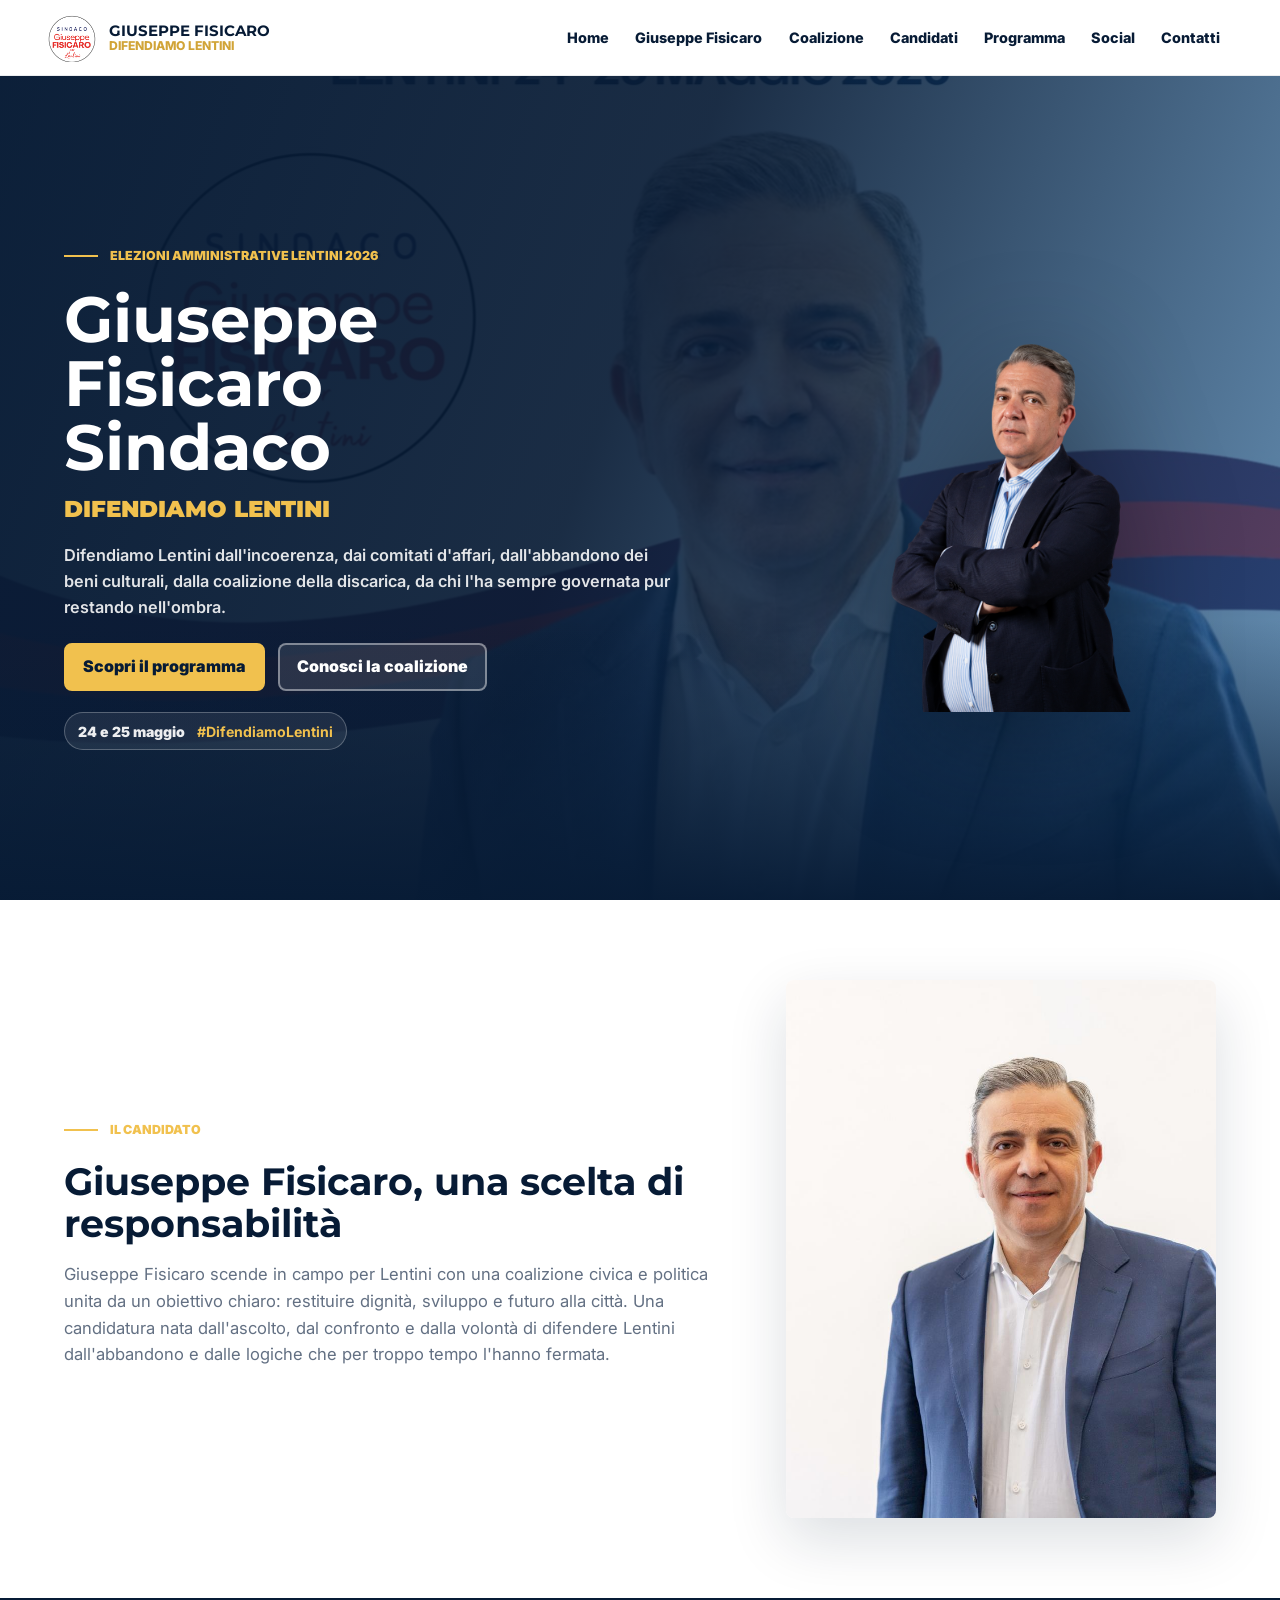
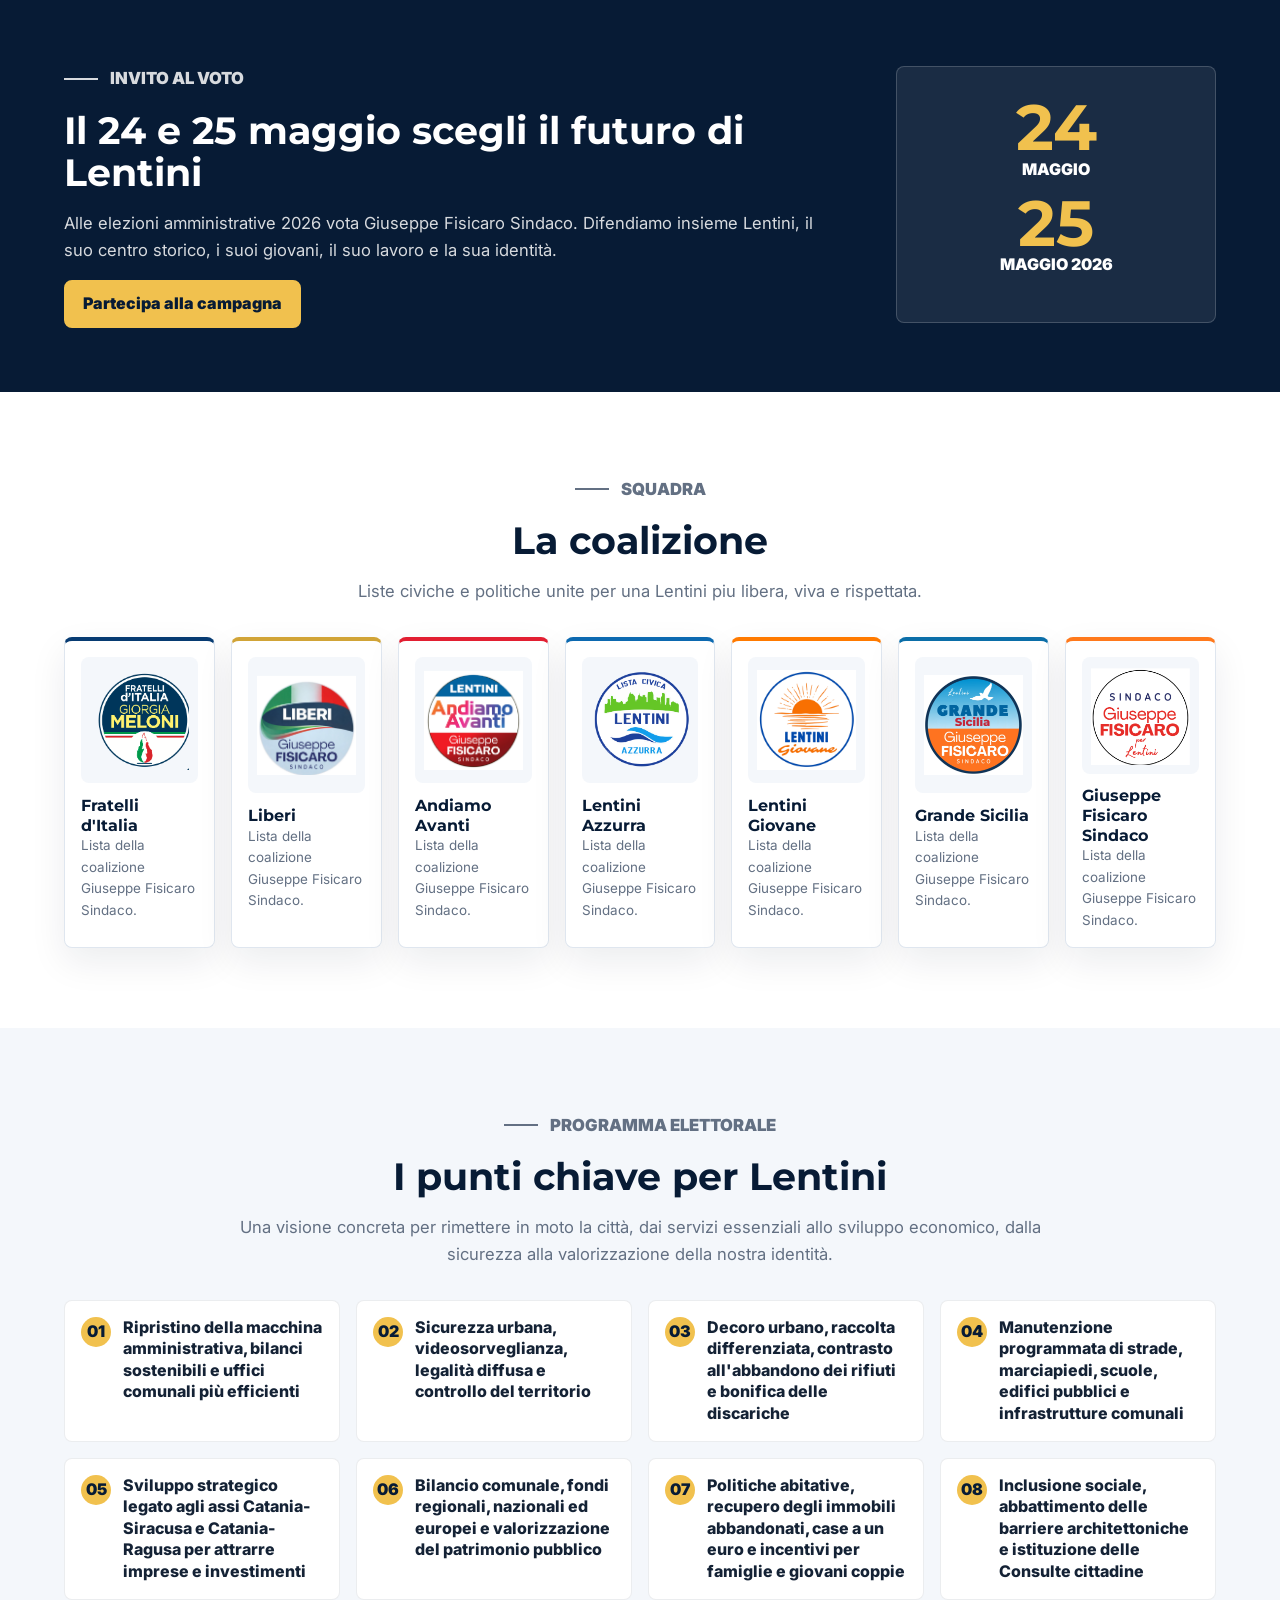
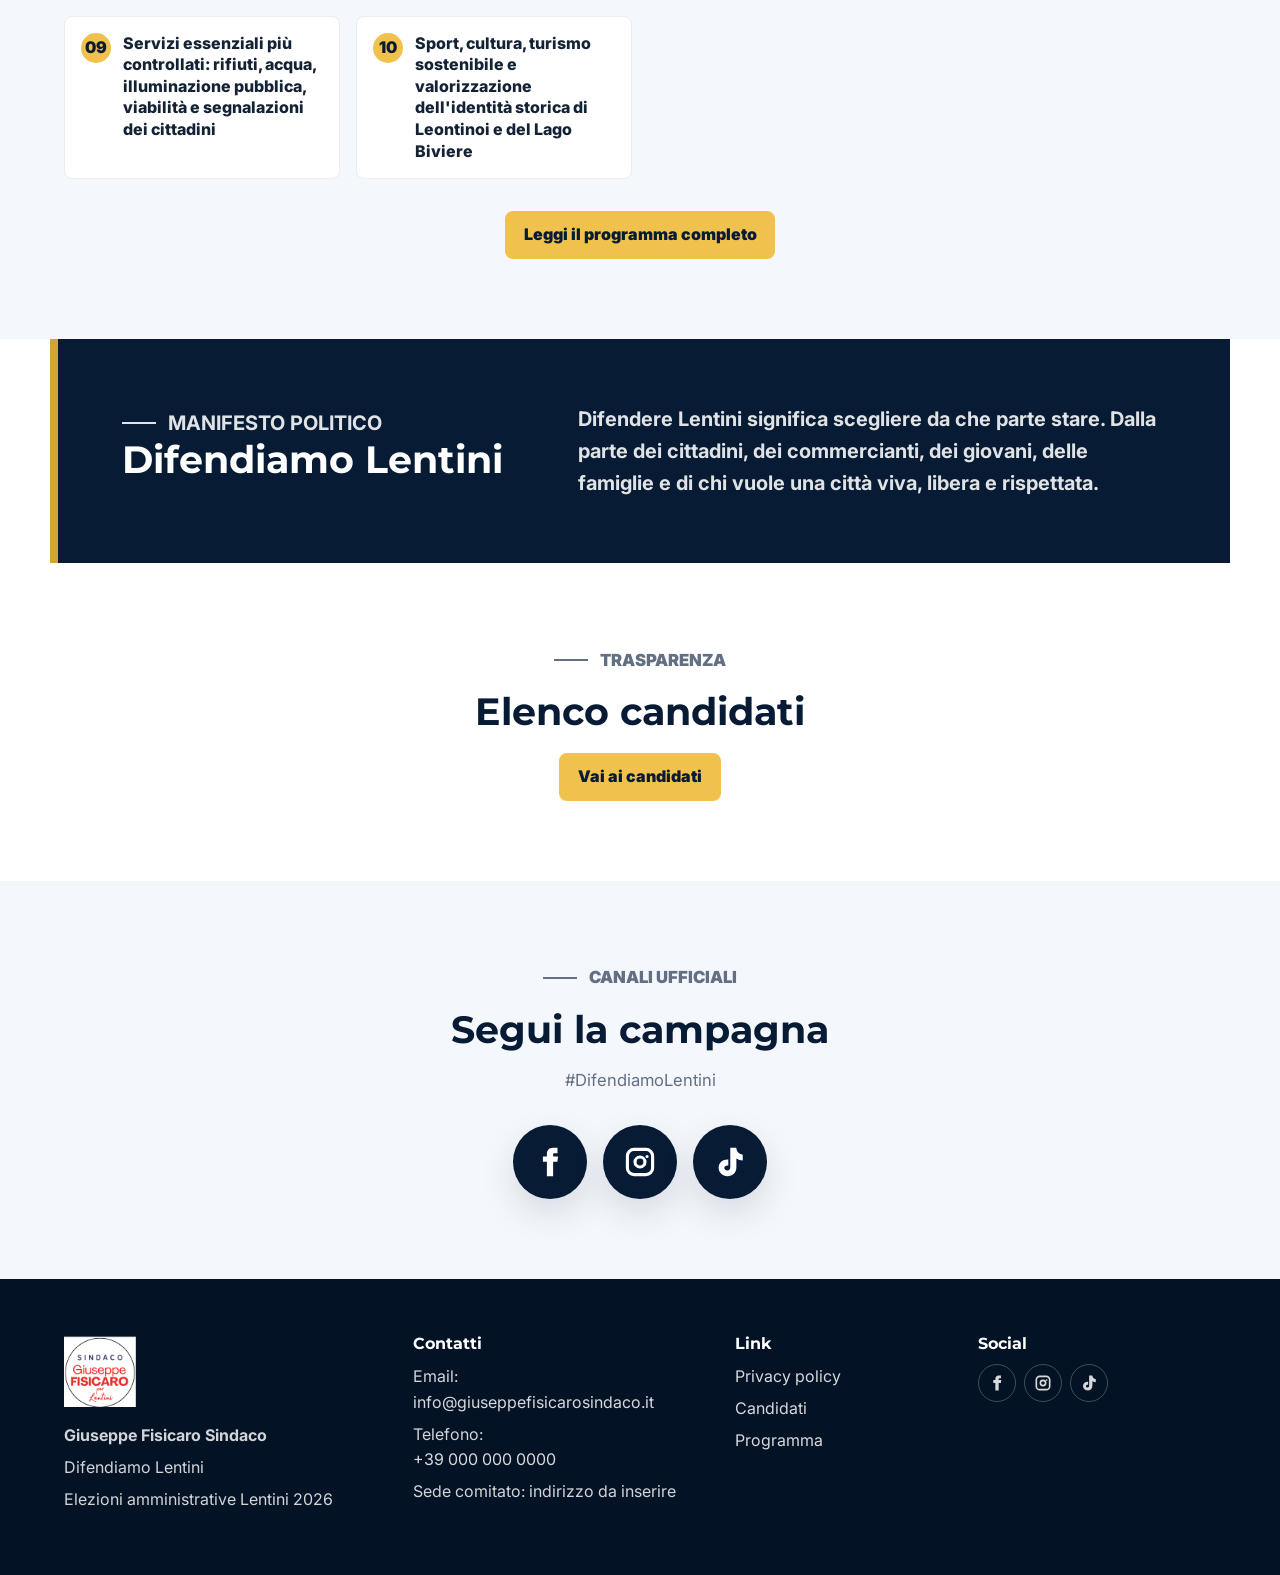
==== index.html @ 4cbfb8f7 "Remove mobile hero background photo" ====
<!doctype html>
<html lang="it">
  <head>
    <meta charset="utf-8">
    <meta name="viewport" content="width=device-width, initial-scale=1">
    <title>Giuseppe Fisicaro Sindaco | Difendiamo Lentini</title>
    <meta name="description" content="Sito ufficiale della coalizione di Giuseppe Fisicaro candidato sindaco di Lentini alle elezioni amministrative 2026 del 24 e 25 maggio.">
    <meta name="theme-color" content="#071b35">
    <meta property="og:title" content="Giuseppe Fisicaro Sindaco | Difendiamo Lentini">
    <meta property="og:description" content="Coalizione, liste, candidati e programma per le elezioni amministrative Lentini 2026.">
    <meta property="og:type" content="website">
    <meta property="og:image" content="assets/img/social-fisicaro.png">
    <link rel="preconnect" href="https://fonts.googleapis.com">
    <link rel="preconnect" href="https://fonts.gstatic.com" crossorigin>
    <link href="https://fonts.googleapis.com/css2?family=Inter:wght@400;500;600;700;800&family=Montserrat:wght@700;800;900&display=swap" rel="stylesheet">
    <link rel="stylesheet" href="assets/css/styles.css?v=20260511-hero-low3">
  </head>
  <body>
    <header class="site-header" data-header>
      <a class="brand" href="index.html#home" aria-label="Giuseppe Fisicaro Sindaco">
        <img src="assets/img/logo-fisicaro.png" alt="Logo Giuseppe Fisicaro Sindaco">
        <span>
          <strong>Giuseppe Fisicaro</strong>
          <small>Difendiamo Lentini</small>
        </span>
      </a>

      <button class="nav-toggle" type="button" data-nav-toggle aria-label="Apri menu" aria-expanded="false">
        <span></span>
        <span></span>
        <span></span>
      </button>

      <nav class="main-nav" data-nav aria-label="Navigazione principale">
        <a href="index.html#home">Home</a>
        <a href="index.html#giuseppe-fisicaro">Giuseppe Fisicaro</a>
        <a href="index.html#coalizione">Coalizione</a>
        <a href="candidati.html">Candidati</a>
        <a href="programma.html">Programma</a>
        <a href="index.html#social">Social</a>
        <a href="#contatti">Contatti</a>
      </nav>
    </header>

    <main id="home">
      <section class="hero">
        <div class="hero-bg" aria-hidden="true"></div>
        <div class="hero-content">
          <p class="eyebrow">Elezioni amministrative Lentini 2026</p>
          <h1>Giuseppe Fisicaro Sindaco</h1>
          <p class="hero-kicker">Difendiamo Lentini</p>
          <p class="hero-copy">Difendiamo Lentini dall'incoerenza, dai comitati d'affari, dall'abbandono dei beni culturali, dalla coalizione della discarica, da chi l'ha sempre governata pur restando nell'ombra.</p>
          <div class="hero-actions" aria-label="Azioni principali">
            <a class="btn btn-primary" href="programma.html">Scopri il programma</a>
            <a class="btn btn-secondary" href="#coalizione">Conosci la coalizione</a>
          </div>
          <div class="hero-meta" aria-label="Informazioni voto">
            <span>24 e 25 maggio</span>
            <strong>#DifendiamoLentini</strong>
          </div>
        </div>
        <div class="hero-portrait" aria-hidden="true">
          <img src="assets/img/giuseppe-fisicaro.png" alt="">
        </div>
      </section>

      <section class="section candidate-section reveal" id="giuseppe-fisicaro">
        <div class="section-grid">
          <div class="section-copy">
            <p class="section-label">Il candidato</p>
            <h2>Giuseppe Fisicaro, una scelta di responsabilità</h2>
            <p>Giuseppe Fisicaro scende in campo per Lentini con una coalizione civica e politica unita da un obiettivo chiaro: restituire dignità, sviluppo e futuro alla città. Una candidatura nata dall'ascolto, dal confronto e dalla volontà di difendere Lentini dall'abbandono e dalle logiche che per troppo tempo l'hanno fermata.</p>
          </div>
          <figure class="portrait-card">
            <img src="assets/img/fisicaro-lista.jpeg" alt="Giuseppe Fisicaro">
          </figure>
        </div>
      </section>

      <section class="vote-band reveal" id="voto">
        <div class="vote-content">
          <p class="section-label">Invito al voto</p>
          <h2>Il 24 e 25 maggio scegli il futuro di Lentini</h2>
          <p>Alle elezioni amministrative 2026 vota Giuseppe Fisicaro Sindaco. Difendiamo insieme Lentini, il suo centro storico, i suoi giovani, il suo lavoro e la sua identità.</p>
          <a class="btn btn-primary" href="#contatti">Partecipa alla campagna</a>
        </div>
        <div class="date-panel" aria-label="Date elettorali">
          <strong>24</strong>
          <span>maggio</span>
          <strong>25</strong>
          <span>maggio 2026</span>
        </div>
      </section>

      <section class="section reveal" id="coalizione">
        <div class="section-heading">
          <p class="section-label">Squadra</p>
          <h2>La coalizione</h2>
          <p>Liste civiche e politiche unite per una Lentini piu libera, viva e rispettata.</p>
        </div>
        <div class="coalition-grid" data-coalition-grid></div>
      </section>

      <section class="section program-section reveal" id="programma">
        <div class="section-heading">
          <p class="section-label">Programma elettorale</p>
          <h2>I punti chiave per Lentini</h2>
          <p>Una visione concreta per rimettere in moto la città, dai servizi essenziali allo sviluppo economico, dalla sicurezza alla valorizzazione della nostra identità.</p>
        </div>
        <div class="program-grid" data-program-grid></div>
        <div class="section-actions">
          <a class="btn btn-primary" href="programma.html">Leggi il programma completo</a>
        </div>
      </section>

      <section class="manifesto reveal" id="manifesto">
        <div>
          <p class="section-label">Manifesto politico</p>
          <h2>Difendiamo Lentini</h2>
        </div>
        <p>Difendere Lentini significa scegliere da che parte stare. Dalla parte dei cittadini, dei commercianti, dei giovani, delle famiglie e di chi vuole una città viva, libera e rispettata.</p>
      </section>

      <section class="section candidates-preview reveal">
        <div class="section-heading">
          <p class="section-label">Trasparenza</p>
          <h2>Elenco candidati</h2>
        </div>
        <div class="preview-actions">
          <a class="btn btn-primary" href="candidati.html">Vai ai candidati</a>
        </div>
      </section>

      <section class="social-section reveal" id="social">
        <div class="section-heading">
          <p class="section-label">Canali ufficiali</p>
          <h2>Segui la campagna</h2>
          <p>#DifendiamoLentini</p>
        </div>
        <div class="social-links" data-social-links></div>
      </section>
    </main>

    <footer class="site-footer" id="contatti">
      <div>
        <img src="assets/img/logo-fisicaro.png" alt="Logo Giuseppe Fisicaro Sindaco">
        <p><strong>Giuseppe Fisicaro Sindaco</strong></p>
        <p>Difendiamo Lentini</p>
        <p>Elezioni amministrative Lentini 2026</p>
      </div>
      <div>
        <h2>Contatti</h2>
        <p>Email: <a href="mailto:info@giuseppefisicarosindaco.it">info@giuseppefisicarosindaco.it</a></p>
        <p>Telefono: <a href="tel:+390000000000">+39 000 000 0000</a></p>
        <p>Sede comitato: indirizzo da inserire</p>
      </div>
      <div>
        <h2>Link</h2>
        <a href="privacy.html">Privacy policy</a>
        <a href="candidati.html">Candidati</a>
        <a href="programma.html">Programma</a>
      </div>
      <div>
        <h2>Social</h2>
        <div class="footer-social" data-footer-social></div>
      </div>
    </footer>

    <script src="assets/js/main.js?v=20260501-responsive-social" defer></script>
  </body>
</html>
---- assets/css/styles.css ----
:root {
  --navy: #071b35;
  --navy-2: #0b2c54;
  --blue: #0b4f8a;
  --gold: #d1a437;
  --gold-2: #f1c14e;
  --red: #c8262e;
  --ink: #142235;
  --muted: #637083;
  --line: #dfe6ef;
  --soft: #f4f7fb;
  --white: #ffffff;
  --shadow: 0 22px 60px rgba(7, 27, 53, 0.14);
  --radius: 8px;
  --container: 1180px;
}

* {
  box-sizing: border-box;
}

html {
  scroll-behavior: smooth;
}

body {
  margin: 0;
  color: var(--ink);
  font-family: "Inter", system-ui, -apple-system, BlinkMacSystemFont, "Segoe UI", sans-serif;
  background: var(--white);
  line-height: 1.6;
}

body.is-nav-open {
  overflow: hidden;
}

img {
  display: block;
  max-width: 100%;
}

a {
  color: inherit;
  text-decoration: none;
}

p,
h1,
h2,
h3 {
  margin-top: 0;
}

h1,
h2,
h3,
.brand strong {
  font-family: "Montserrat", "Inter", system-ui, sans-serif;
}

h1 {
  font-size: clamp(2.6rem, 6vw, 4.6rem);
  line-height: 0.95;
  margin-bottom: 1.1rem;
}

h2 {
  font-size: clamp(1.75rem, 3vw, 2.5rem);
  line-height: 1.1;
  margin-bottom: 1rem;
  color: var(--navy);
}

h3 {
  font-size: 1.1rem;
  line-height: 1.25;
  margin-bottom: 0.45rem;
  color: var(--navy);
}

.site-header {
  position: sticky;
  top: 0;
  z-index: 100;
  display: flex;
  align-items: center;
  justify-content: space-between;
  gap: 1rem;
  min-height: 76px;
  padding: 0.75rem clamp(1rem, 4vw, 3rem);
  background: rgba(255, 255, 255, 0.94);
  border-bottom: 1px solid rgba(7, 27, 53, 0.08);
  backdrop-filter: blur(18px);
}

.brand {
  display: inline-flex;
  align-items: center;
  gap: 0.8rem;
  min-width: 0;
}

.brand img {
  width: 48px;
  height: 48px;
  object-fit: contain;
}

.brand span {
  display: grid;
  line-height: 1.1;
}

.brand strong {
  font-size: 0.92rem;
  text-transform: uppercase;
  color: var(--navy);
}

.brand small {
  font-size: 0.76rem;
  font-weight: 800;
  color: var(--gold);
  text-transform: uppercase;
}

.main-nav {
  display: flex;
  align-items: center;
  gap: 0.2rem;
}

.main-nav a {
  display: inline-flex;
  align-items: center;
  min-height: 42px;
  padding: 0 0.72rem;
  border-radius: var(--radius);
  color: var(--navy);
  font-size: 0.9rem;
  font-weight: 800;
}

.main-nav a:hover,
.main-nav a:focus-visible,
.main-nav a.is-active {
  color: var(--white);
  background: var(--navy);
  outline: none;
}

.nav-toggle {
  display: none;
  width: 44px;
  height: 44px;
  border: 1px solid var(--line);
  border-radius: var(--radius);
  background: var(--white);
  cursor: pointer;
}

.nav-toggle span {
  display: block;
  width: 20px;
  height: 2px;
  margin: 5px auto;
  background: var(--navy);
  transition: transform 180ms ease, opacity 180ms ease;
}

.sr-only {
  position: absolute;
  width: 1px;
  height: 1px;
  padding: 0;
  margin: -1px;
  overflow: hidden;
  clip: rect(0, 0, 0, 0);
  white-space: nowrap;
  border: 0;
}

.hero {
  position: relative;
  isolation: isolate;
  display: grid;
  grid-template-columns: minmax(0, 1fr) minmax(320px, 470px);
  align-items: center;
  gap: clamp(1rem, 4vw, 4rem);
  min-height: calc(100svh - 76px);
  overflow: hidden;
  padding: clamp(2.75rem, 5vw, 5rem) clamp(1rem, 5vw, 5rem) clamp(2rem, 4vw, 4rem);
  background: var(--navy);
  color: var(--white);
}

.hero-bg {
  position: absolute;
  inset: 0;
  z-index: -2;
  background:
    linear-gradient(110deg, rgba(7, 27, 53, 0.98) 0%, rgba(7, 27, 53, 0.92) 46%, rgba(11, 79, 138, 0.62) 100%),
    url("../img/hero-fisicaro.jpg") center 22% / cover no-repeat;
}

.hero-bg::after {
  content: "";
  position: absolute;
  inset: auto 0 0;
  height: 34%;
  background: linear-gradient(0deg, rgba(7, 27, 53, 0.95), rgba(7, 27, 53, 0));
}

.hero-content {
  position: relative;
  z-index: 1;
  max-width: 640px;
  padding-bottom: 0;
}

.hero h1 {
  max-width: 10ch;
  margin-bottom: 0.8rem;
  font-size: 4rem;
  line-height: 1;
}

.eyebrow,
.section-label {
  display: inline-flex;
  align-items: center;
  min-height: 30px;
  margin-bottom: 1rem;
  color: var(--gold-2);
  font-size: 0.78rem;
  font-weight: 900;
  text-transform: uppercase;
}

.eyebrow::before,
.section-label::before {
  content: "";
  width: 34px;
  height: 2px;
  margin-right: 0.75rem;
  background: currentColor;
}

.hero-kicker {
  margin-bottom: 0.85rem;
  color: var(--gold-2);
  font-family: "Montserrat", "Inter", system-ui, sans-serif;
  font-size: 1.45rem;
  font-weight: 900;
  text-transform: uppercase;
}

.hero-copy {
  max-width: 610px;
  margin-bottom: 1.4rem;
  color: rgba(255, 255, 255, 0.88);
  font-size: 1.02rem;
  font-weight: 600;
}

.hero-actions,
.preview-actions {
  display: flex;
  flex-wrap: wrap;
  gap: 0.85rem;
}

.section-actions {
  display: flex;
  justify-content: center;
  width: min(100%, var(--container));
  margin: 2rem auto 0;
}

.btn {
  display: inline-flex;
  align-items: center;
  justify-content: center;
  min-height: 48px;
  padding: 0 1.05rem;
  border: 2px solid transparent;
  border-radius: var(--radius);
  font-weight: 900;
  line-height: 1.1;
  transition: transform 160ms ease, background 160ms ease, color 160ms ease, border-color 160ms ease;
}

.btn:hover,
.btn:focus-visible {
  transform: translateY(-2px);
  outline: none;
}

.btn-primary {
  color: var(--navy);
  background: var(--gold-2);
  border-color: var(--gold-2);
}

.btn-primary:hover,
.btn-primary:focus-visible {
  background: var(--white);
  border-color: var(--white);
}

.btn-secondary {
  color: var(--white);
  background: rgba(255, 255, 255, 0.1);
  border-color: rgba(255, 255, 255, 0.42);
}

.btn-secondary:hover,
.btn-secondary:focus-visible {
  background: var(--white);
  color: var(--navy);
}

.hero-meta {
  display: inline-flex;
  flex-wrap: nowrap;
  align-items: center;
  gap: 0.35rem 0.75rem;
  max-width: 100%;
  min-height: 38px;
  margin-top: 1.35rem;
  padding: 0.42rem 0.8rem;
  border: 1px solid rgba(255, 255, 255, 0.26);
  border-radius: 999px;
  background: rgba(255, 255, 255, 0.08);
  color: rgba(255, 255, 255, 0.92);
  font-size: 0.88rem;
  font-weight: 900;
}

.hero-meta span,
.hero-meta strong {
  display: inline-flex;
  align-items: center;
  min-width: 0;
  line-height: 1.1;
}

.hero-meta strong {
  color: var(--gold-2);
}

.hero-portrait {
  align-self: center;
  justify-self: end;
  width: min(34vw, 470px);
  min-width: 320px;
  margin-right: clamp(-2rem, -2vw, -0.5rem);
}

.hero-portrait img {
  width: 100%;
  filter: drop-shadow(0 22px 60px rgba(0, 0, 0, 0.38));
}

.section {
  padding: 5rem clamp(1rem, 5vw, 5rem);
}

.section-grid,
.section-heading,
.coalition-grid,
.program-grid,
.candidates-grid,
.candidate-tools,
.vote-content,
.manifesto,
.social-links,
.data-panels,
.legal-text {
  width: min(100%, var(--container));
  margin-inline: auto;
}

.section-grid {
  display: grid;
  grid-template-columns: minmax(0, 1fr) minmax(300px, 430px);
  gap: clamp(2rem, 5vw, 5rem);
  align-items: center;
}

.section-copy p:not(.section-label),
.section-heading p,
.vote-content p,
.manifesto p,
.page-hero p,
.legal-text p {
  color: var(--muted);
  font-size: 1.04rem;
}

.portrait-card {
  margin: 0;
  overflow: hidden;
  border-radius: var(--radius);
  box-shadow: var(--shadow);
}

.portrait-card img {
  width: 100%;
  aspect-ratio: 4 / 5;
  object-fit: cover;
}

.vote-band {
  display: grid;
  grid-template-columns: minmax(0, 1fr) minmax(220px, 320px);
  gap: 2rem;
  align-items: center;
  padding: 4rem clamp(1rem, 5vw, 5rem);
  background: var(--navy);
}

.vote-content h2,
.vote-content p {
  color: var(--white);
}

.vote-content p {
  max-width: 760px;
  color: rgba(255, 255, 255, 0.84);
}

.date-panel {
  display: grid;
  justify-items: center;
  padding: 2rem;
  border: 1px solid rgba(255, 255, 255, 0.18);
  border-radius: var(--radius);
  color: var(--white);
  background: rgba(255, 255, 255, 0.08);
}

.date-panel strong {
  color: var(--gold-2);
  font-family: "Montserrat", "Inter", system-ui, sans-serif;
  font-size: 4rem;
  line-height: 0.9;
}

.date-panel span {
  margin-bottom: 0.75rem;
  font-weight: 900;
  text-transform: uppercase;
}

.section-heading {
  max-width: 820px;
  margin-bottom: 2rem;
  margin-left: auto;
  margin-right: auto;
  text-align: center;
}

.section-heading .section-label {
  justify-content: center;
}

.coalition-grid {
  display: grid;
  grid-template-columns: repeat(auto-fit, minmax(150px, 1fr));
  gap: 1rem;
}

.list-card {
  position: relative;
  display: grid;
  gap: 0.8rem;
  min-height: 210px;
  padding: 1rem;
  border: 1px solid var(--line);
  border-top: 4px solid var(--list-color, var(--gold));
  border-radius: var(--radius);
  background: var(--white);
  box-shadow: 0 14px 36px rgba(7, 27, 53, 0.08);
  transition: transform 180ms ease, border-color 180ms ease, box-shadow 180ms ease;
}

.list-card:hover,
.list-card:focus-visible {
  transform: translateY(-4px);
  border-color: var(--gold);
  box-shadow: var(--shadow);
  outline: none;
}

.list-logo {
  display: grid;
  place-items: center;
  min-height: 112px;
  padding: 0.55rem;
  border-radius: var(--radius);
  background: var(--soft);
}

.list-logo img {
  max-height: 112px;
  width: 100%;
  object-fit: contain;
}

.list-card h3 {
  margin-bottom: 0;
  font-size: 0.98rem;
}

.list-card p {
  margin: 0;
  color: var(--muted);
  font-size: 0.84rem;
}

.program-section {
  background: var(--soft);
}

.program-grid {
  display: grid;
  grid-template-columns: repeat(auto-fit, minmax(220px, 1fr));
  gap: 1rem;
}

.program-item {
  display: grid;
  grid-template-columns: auto minmax(0, 1fr);
  gap: 0.75rem;
  align-items: start;
  min-height: 132px;
  padding: 1rem;
  border: 1px solid rgba(7, 27, 53, 0.08);
  border-radius: var(--radius);
  background: var(--white);
}

.program-item span {
  display: grid;
  place-items: center;
  width: 30px;
  height: 30px;
  border-radius: 999px;
  color: var(--navy);
  background: var(--gold-2);
  font-weight: 900;
}

.program-item p {
  margin: 0;
  color: var(--ink);
  font-weight: 800;
  line-height: 1.35;
}

.manifesto {
  display: grid;
  grid-template-columns: minmax(260px, 0.72fr) minmax(0, 1fr);
  gap: 2rem;
  align-items: center;
  padding: 4rem clamp(1.25rem, 5vw, 4rem);
  border-left: 8px solid var(--gold);
  background: var(--navy);
  color: var(--white);
}

.manifesto h2,
.manifesto p {
  color: var(--white);
}

.manifesto p {
  margin-bottom: 0;
  color: rgba(255, 255, 255, 0.88);
  font-size: 1.25rem;
  font-weight: 700;
}

.candidates-preview {
  text-align: center;
}

.candidates-preview .section-heading {
  margin-bottom: 1.2rem;
}

.candidates-preview .preview-actions {
  justify-content: center;
}

.candidates-preview .btn-secondary {
  color: var(--navy);
  border-color: var(--navy);
  background: var(--white);
}

.candidates-preview .btn-secondary:hover {
  color: var(--white);
  background: var(--navy);
}

.social-section {
  padding: 5rem clamp(1rem, 5vw, 5rem);
  background: var(--soft);
}

.social-links {
  display: flex;
  flex-wrap: wrap;
  justify-content: center;
  gap: 1rem;
}

.social-card {
  display: grid;
  place-items: center;
  width: 74px;
  height: 74px;
  border: 1px solid rgba(7, 27, 53, 0.08);
  border-radius: 50%;
  color: var(--white);
  background: var(--navy);
  box-shadow: 0 14px 36px rgba(7, 27, 53, 0.12);
  transition: transform 180ms ease, background 180ms ease, color 180ms ease;
}

.social-card:hover,
.social-card:focus-visible {
  transform: translateY(-4px);
  background: var(--blue);
  outline: none;
}

.social-icon {
  display: grid;
  place-items: center;
  width: 34px;
  height: 34px;
}

.social-icon svg,
.footer-social svg {
  display: block;
  width: 100%;
  height: 100%;
  fill: currentColor;
}

.page-hero {
  padding: 4.5rem clamp(1rem, 5vw, 5rem);
  background: var(--navy);
  color: var(--white);
}

.page-hero.compact {
  padding-block: 3.2rem;
}

.page-hero h1 {
  max-width: var(--container);
  margin-inline: auto;
  margin-bottom: 0.8rem;
}

.page-hero .eyebrow,
.page-hero p {
  width: min(100%, var(--container));
  margin-left: auto;
  margin-right: auto;
}

.page-hero p {
  max-width: var(--container);
  color: rgba(255, 255, 255, 0.84);
}

.page-hero a {
  color: var(--gold-2);
  font-weight: 900;
}

.program-hero {
  background:
    linear-gradient(110deg, rgba(7, 27, 53, 0.98), rgba(11, 44, 84, 0.9)),
    url("../img/hero-fisicaro.jpg") center 18% / cover no-repeat;
}

.program-intro {
  background: var(--white);
}

.program-intro-grid {
  display: grid;
  grid-template-columns: minmax(0, 1fr) minmax(260px, 360px);
  gap: clamp(2rem, 5vw, 4rem);
  align-items: center;
  width: min(100%, var(--container));
  margin-inline: auto;
}

.program-intro-grid p:not(.section-label) {
  color: var(--muted);
  font-size: 1.04rem;
}

.program-summary {
  display: grid;
  gap: 0.8rem;
  padding: 1.4rem;
  border-left: 6px solid var(--gold);
  border-radius: var(--radius);
  color: var(--white);
  background: var(--navy);
}

.program-summary strong {
  color: var(--gold-2);
  font-family: "Montserrat", "Inter", system-ui, sans-serif;
  font-size: 1.4rem;
}

.program-summary span {
  color: rgba(255, 255, 255, 0.86);
  font-weight: 700;
}

.program-detail-section {
  background: var(--soft);
}

.program-layout {
  display: grid;
  grid-template-columns: minmax(220px, 280px) minmax(0, 1fr);
  gap: 1.2rem;
  width: min(100%, var(--container));
  margin-inline: auto;
  align-items: start;
}

.program-toc {
  position: sticky;
  top: 96px;
  display: grid;
  gap: 0.45rem;
  padding: 1rem;
  border: 1px solid var(--line);
  border-radius: var(--radius);
  background: var(--white);
  box-shadow: 0 14px 36px rgba(7, 27, 53, 0.08);
}

.program-toc h2 {
  margin-bottom: 0.4rem;
  font-size: 1rem;
}

.program-toc a {
  display: block;
  padding: 0.55rem 0.65rem;
  border-radius: var(--radius);
  color: var(--muted);
  font-weight: 800;
  line-height: 1.2;
}

.program-toc a:hover,
.program-toc a:focus-visible {
  color: var(--white);
  background: var(--navy);
  outline: none;
}

.program-detail {
  display: grid;
  gap: 1rem;
}

.program-article {
  scroll-margin-top: 98px;
  padding: clamp(1.2rem, 3vw, 2rem);
  border: 1px solid var(--line);
  border-radius: var(--radius);
  background: var(--white);
  box-shadow: 0 14px 36px rgba(7, 27, 53, 0.07);
}

.program-article h2 {
  font-size: 1.7rem;
}

.program-article p {
  color: var(--muted);
}

.program-article ul {
  display: grid;
  gap: 0.65rem;
  margin: 1rem 0;
  padding: 0;
  list-style: none;
}

.program-article li {
  position: relative;
  padding-left: 1.55rem;
  color: var(--ink);
  font-weight: 700;
}

.program-article li::before {
  content: "";
  position: absolute;
  top: 0.58rem;
  left: 0;
  width: 0.55rem;
  height: 0.55rem;
  border-radius: 50%;
  background: var(--gold);
}

.candidate-tools {
  display: grid;
  grid-template-columns: minmax(0, 1fr) minmax(240px, 340px);
  gap: 1rem;
  align-items: end;
  margin-bottom: 1.4rem;
}

.filter-list {
  display: flex;
  flex-wrap: wrap;
  gap: 0.55rem;
}

.filter-list button {
  min-height: 40px;
  padding: 0 0.85rem;
  border: 1px solid var(--line);
  border-radius: 999px;
  color: var(--navy);
  background: var(--white);
  font: inherit;
  font-size: 0.88rem;
  font-weight: 900;
  cursor: pointer;
}

.filter-list button:hover,
.filter-list button:focus-visible,
.filter-list button.is-active {
  color: var(--white);
  background: var(--navy);
  border-color: var(--navy);
  outline: none;
}

.search-field {
  display: grid;
  gap: 0.35rem;
  color: var(--navy);
  font-weight: 900;
}

.search-field input {
  width: 100%;
  min-height: 46px;
  padding: 0 0.9rem;
  border: 1px solid var(--line);
  border-radius: var(--radius);
  color: var(--ink);
  font: inherit;
}

.search-field input:focus {
  border-color: var(--gold);
  outline: 3px solid rgba(209, 164, 55, 0.22);
}

.result-count {
  width: min(100%, var(--container));
  margin: 0 auto 1.2rem;
  color: var(--muted);
  font-weight: 800;
}

.candidates-grid {
  display: grid;
  grid-template-columns: repeat(auto-fit, minmax(240px, 1fr));
  gap: 1rem;
}

.candidate-card {
  display: grid;
  overflow: hidden;
  border: 1px solid var(--line);
  border-radius: var(--radius);
  background: var(--white);
  box-shadow: 0 14px 36px rgba(7, 27, 53, 0.08);
}

.candidate-card--name {
  grid-template-columns: auto minmax(0, 1fr);
  gap: 0.85rem;
  align-items: center;
  min-height: 116px;
  padding: 1rem;
  border-top: 4px solid var(--list-color, var(--gold));
}

.candidate-number {
  display: grid;
  place-items: center;
  width: 42px;
  height: 42px;
  border-radius: 50%;
  color: var(--navy);
  background: rgba(209, 164, 55, 0.24);
  font-family: "Montserrat", "Inter", system-ui, sans-serif;
  font-weight: 900;
}

.candidate-photo {
  position: relative;
  background: var(--soft);
}

.candidate-photo img {
  width: 100%;
  aspect-ratio: 4 / 4.2;
  object-fit: cover;
}

.candidate-body {
  display: grid;
  gap: 0.55rem;
  min-width: 0;
}

.candidate-card:not(.candidate-card--name) .candidate-body {
  padding: 1rem;
}

.candidate-list {
  display: inline-flex;
  width: fit-content;
  max-width: 100%;
  min-height: 28px;
  align-items: center;
  padding: 0 0.7rem;
  border-radius: 999px;
  color: var(--navy);
  background: rgba(209, 164, 55, 0.2);
  font-size: 0.78rem;
  font-weight: 900;
}

.candidate-card--name h3 {
  margin: 0;
  overflow-wrap: anywhere;
  font-size: 1rem;
  line-height: 1.28;
}

.candidate-body p {
  margin: 0;
  color: var(--muted);
  font-size: 0.94rem;
}

.candidate-docs {
  display: grid;
  grid-template-columns: 1fr 1fr;
  gap: 0.55rem;
  margin-top: 0.2rem;
}

.doc-btn {
  display: inline-flex;
  align-items: center;
  justify-content: center;
  min-height: 40px;
  padding: 0 0.5rem;
  border: 1px solid var(--navy);
  border-radius: var(--radius);
  color: var(--navy);
  font-size: 0.82rem;
  font-weight: 900;
  text-align: center;
}

.doc-btn:hover,
.doc-btn:focus-visible {
  color: var(--white);
  background: var(--navy);
  outline: none;
}

.doc-btn.is-disabled {
  color: var(--muted);
  border-color: var(--line);
  background: var(--soft);
  cursor: not-allowed;
}

.site-footer {
  display: grid;
  grid-template-columns: 1.2fr 1.1fr 0.8fr 0.9fr;
  gap: 2rem;
  padding: 3.5rem clamp(1rem, 5vw, 5rem);
  color: rgba(255, 255, 255, 0.82);
  background: #041225;
}

.site-footer img {
  width: 72px;
  height: 72px;
  margin-bottom: 1rem;
  object-fit: contain;
}

.site-footer h2 {
  margin-bottom: 0.7rem;
  color: var(--white);
  font-size: 1rem;
}

.site-footer p {
  margin-bottom: 0.4rem;
}

.site-footer a {
  display: block;
  width: fit-content;
  margin-bottom: 0.4rem;
  color: rgba(255, 255, 255, 0.84);
}

.site-footer a:hover,
.site-footer a:focus-visible {
  color: var(--gold-2);
  outline: none;
}

.footer-social {
  display: flex;
  flex-wrap: wrap;
  gap: 0.5rem;
}

.footer-social a {
  display: grid;
  place-items: center;
  width: 38px;
  height: 38px;
  border: 1px solid rgba(255, 255, 255, 0.24);
  border-radius: 50%;
  font-weight: 900;
}

.footer-social a svg {
  width: 18px;
  height: 18px;
}

.data-panels {
  display: grid;
  grid-template-columns: repeat(3, minmax(0, 1fr));
  gap: 1rem;
}

.data-panel {
  padding: 1.2rem;
  border: 1px solid var(--line);
  border-radius: var(--radius);
  background: var(--white);
  box-shadow: 0 14px 36px rgba(7, 27, 53, 0.08);
}

.data-panel ul {
  margin: 0;
  padding-left: 1.2rem;
  color: var(--muted);
}

.legal-text {
  max-width: 860px;
}

.reveal {
  transform: translateY(22px);
  opacity: 0;
  transition: transform 700ms ease, opacity 700ms ease;
}

.reveal.is-visible {
  transform: translateY(0);
  opacity: 1;
}

@media (max-width: 1120px) {
  .coalition-grid,
  .program-grid {
    grid-template-columns: repeat(3, minmax(0, 1fr));
  }

  .candidates-grid {
    grid-template-columns: repeat(2, minmax(0, 1fr));
  }

  .site-footer {
    grid-template-columns: repeat(2, minmax(0, 1fr));
  }
}

@media (max-width: 1040px) {
  .nav-toggle {
    display: block;
  }

  .main-nav {
    position: fixed;
    inset: 76px 0 auto 0;
    display: none;
    flex-direction: column;
    align-items: stretch;
    padding: 1rem;
    background: var(--white);
    border-bottom: 1px solid var(--line);
    box-shadow: var(--shadow);
  }

  .main-nav.is-simple {
    position: static;
    display: flex;
    flex-direction: row;
    padding: 0;
    border: 0;
    box-shadow: none;
  }

  .main-nav.is-open {
    display: flex;
  }

  .main-nav a {
    justify-content: center;
  }

  .nav-toggle[aria-expanded="true"] span:nth-child(1) {
    transform: translateY(7px) rotate(45deg);
  }

  .nav-toggle[aria-expanded="true"] span:nth-child(2) {
    opacity: 0;
  }

  .nav-toggle[aria-expanded="true"] span:nth-child(3) {
    transform: translateY(-7px) rotate(-45deg);
  }

  .section-grid,
  .program-intro-grid,
  .program-layout,
  .vote-band,
  .manifesto,
  .candidate-tools,
  .site-footer,
  .data-panels {
    grid-template-columns: 1fr;
  }

  .section-heading {
    text-align: left;
  }

  .section-heading .section-label {
    justify-content: flex-start;
  }

  .social-links {
    justify-content: flex-start;
  }

  .program-toc {
    position: static;
  }
}

@media (max-width: 980px) {
  .hero {
    grid-template-columns: minmax(0, 1fr) minmax(245px, 340px);
    min-height: auto;
    gap: 1.5rem;
    padding-top: 3rem;
  }

  .hero h1 {
    font-size: 3.15rem;
  }

  .hero-kicker {
    font-size: 1.18rem;
  }

  .hero-copy {
    max-width: 560px;
    font-size: 0.98rem;
  }

  .hero-portrait {
    width: min(34vw, 340px);
    min-width: 245px;
    margin-right: -1rem;
  }
}

@media (max-width: 920px) {
  .program-grid {
    grid-template-columns: repeat(2, minmax(0, 1fr));
  }
}

@media (max-width: 760px) {
  .hero {
    display: block;
    min-height: auto;
    padding: 2.35rem 1rem 0;
    background: linear-gradient(130deg, rgba(7, 27, 53, 1) 0%, rgba(7, 27, 53, 0.96) 54%, rgba(11, 79, 138, 0.82) 100%);
  }

  .hero-bg {
    display: none;
  }

  .hero-content {
    max-width: none;
    padding-right: 0;
    padding-bottom: clamp(7.5rem, 34vw, 9.8rem);
  }

  .hero h1 {
    max-width: 9ch;
    margin-bottom: 0.65rem;
    font-size: 2.08rem;
  }

  .hero .eyebrow {
    min-height: 24px;
    margin-bottom: 0.7rem;
    font-size: 0.68rem;
  }

  .hero .eyebrow::before {
    width: 24px;
    margin-right: 0.55rem;
  }

  .hero-kicker {
    margin-bottom: 0.65rem;
    font-size: 0.98rem;
  }

  .hero-copy {
    margin-bottom: 1rem;
    font-size: 0.86rem;
    line-height: 1.42;
  }

  .hero-meta {
    max-width: calc(100vw - 2rem);
    margin-top: 1rem;
    padding: 0.38rem 0.62rem;
    gap: 0.25rem 0.42rem;
    font-size: 0.72rem;
    white-space: nowrap;
  }

  .hero-portrait {
    position: absolute;
    right: -0.35rem;
    top: auto;
    bottom: 0;
    z-index: 0;
    width: min(50vw, 190px);
    min-width: 150px;
    margin: 0;
    transform: none;
  }
}

@media (max-width: 680px) {
  h1 {
    font-size: 2.65rem;
  }

  h2 {
    font-size: 1.75rem;
  }

  .site-header {
    min-height: 70px;
    padding-inline: 0.9rem;
  }

  .brand img {
    width: 42px;
    height: 42px;
  }

  .brand strong {
    font-size: 0.78rem;
  }

  .brand small {
    font-size: 0.68rem;
  }

  .main-nav {
    inset: 70px 0 auto 0;
  }

  .hero {
    padding-inline: 1rem;
  }

  .hero h1 {
    font-size: 2.02rem;
  }

  .hero-kicker {
    font-size: 0.92rem;
  }

  .hero-actions,
  .preview-actions {
    display: grid;
  }

  .hero-actions .btn,
  .preview-actions .btn {
    width: 100%;
  }

  .coalition-grid,
  .program-grid,
  .candidates-grid {
    grid-template-columns: 1fr;
  }

  .candidate-card--name {
    min-height: 96px;
  }

  .social-links {
    justify-content: center;
  }

  .social-card {
    width: 64px;
    height: 64px;
  }

  .social-icon {
    width: 30px;
    height: 30px;
  }

  .section,
  .social-section {
    padding-block: 3.5rem;
  }

  .candidate-docs {
    grid-template-columns: 1fr;
  }
}

@media (prefers-reduced-motion: reduce) {
  html {
    scroll-behavior: auto;
  }

  *,
  *::before,
  *::after {
    transition-duration: 0.01ms !important;
    animation-duration: 0.01ms !important;
    animation-iteration-count: 1 !important;
  }

  .reveal {
    transform: none;
    opacity: 1;
  }
}
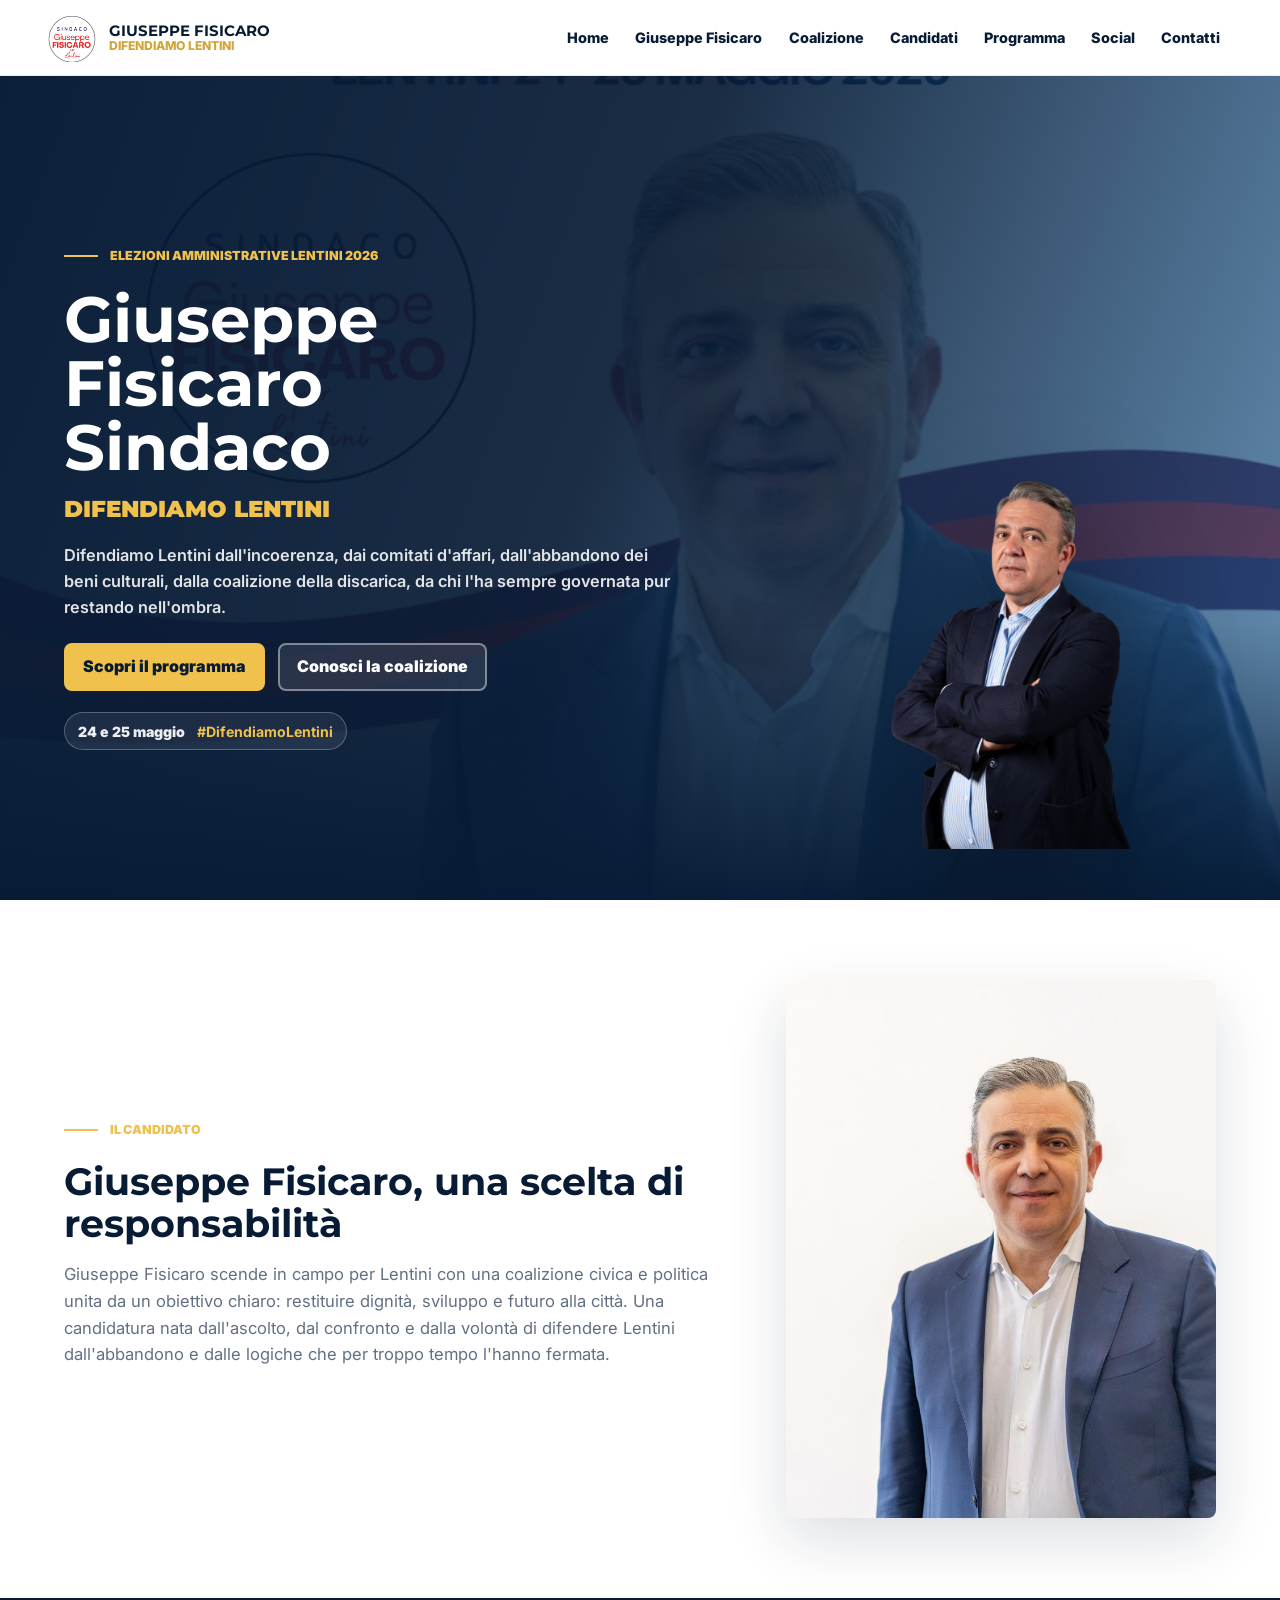
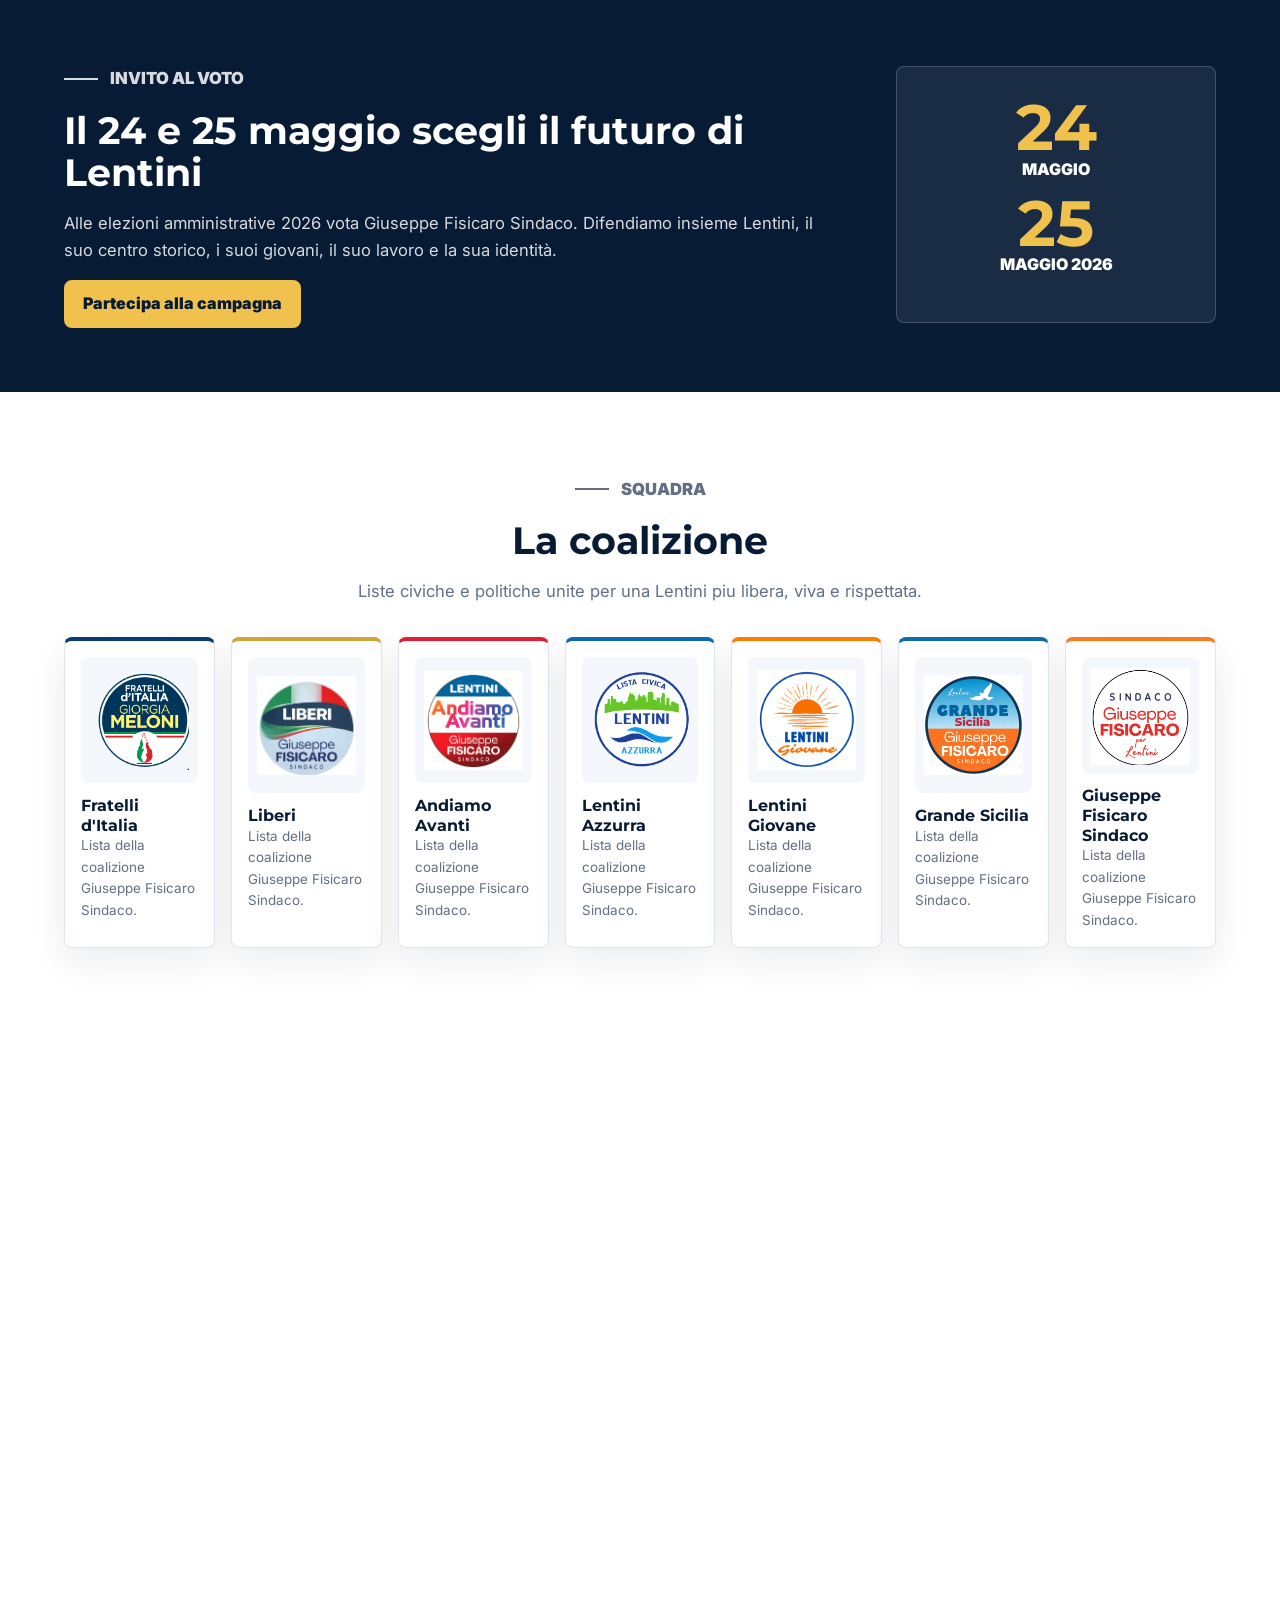
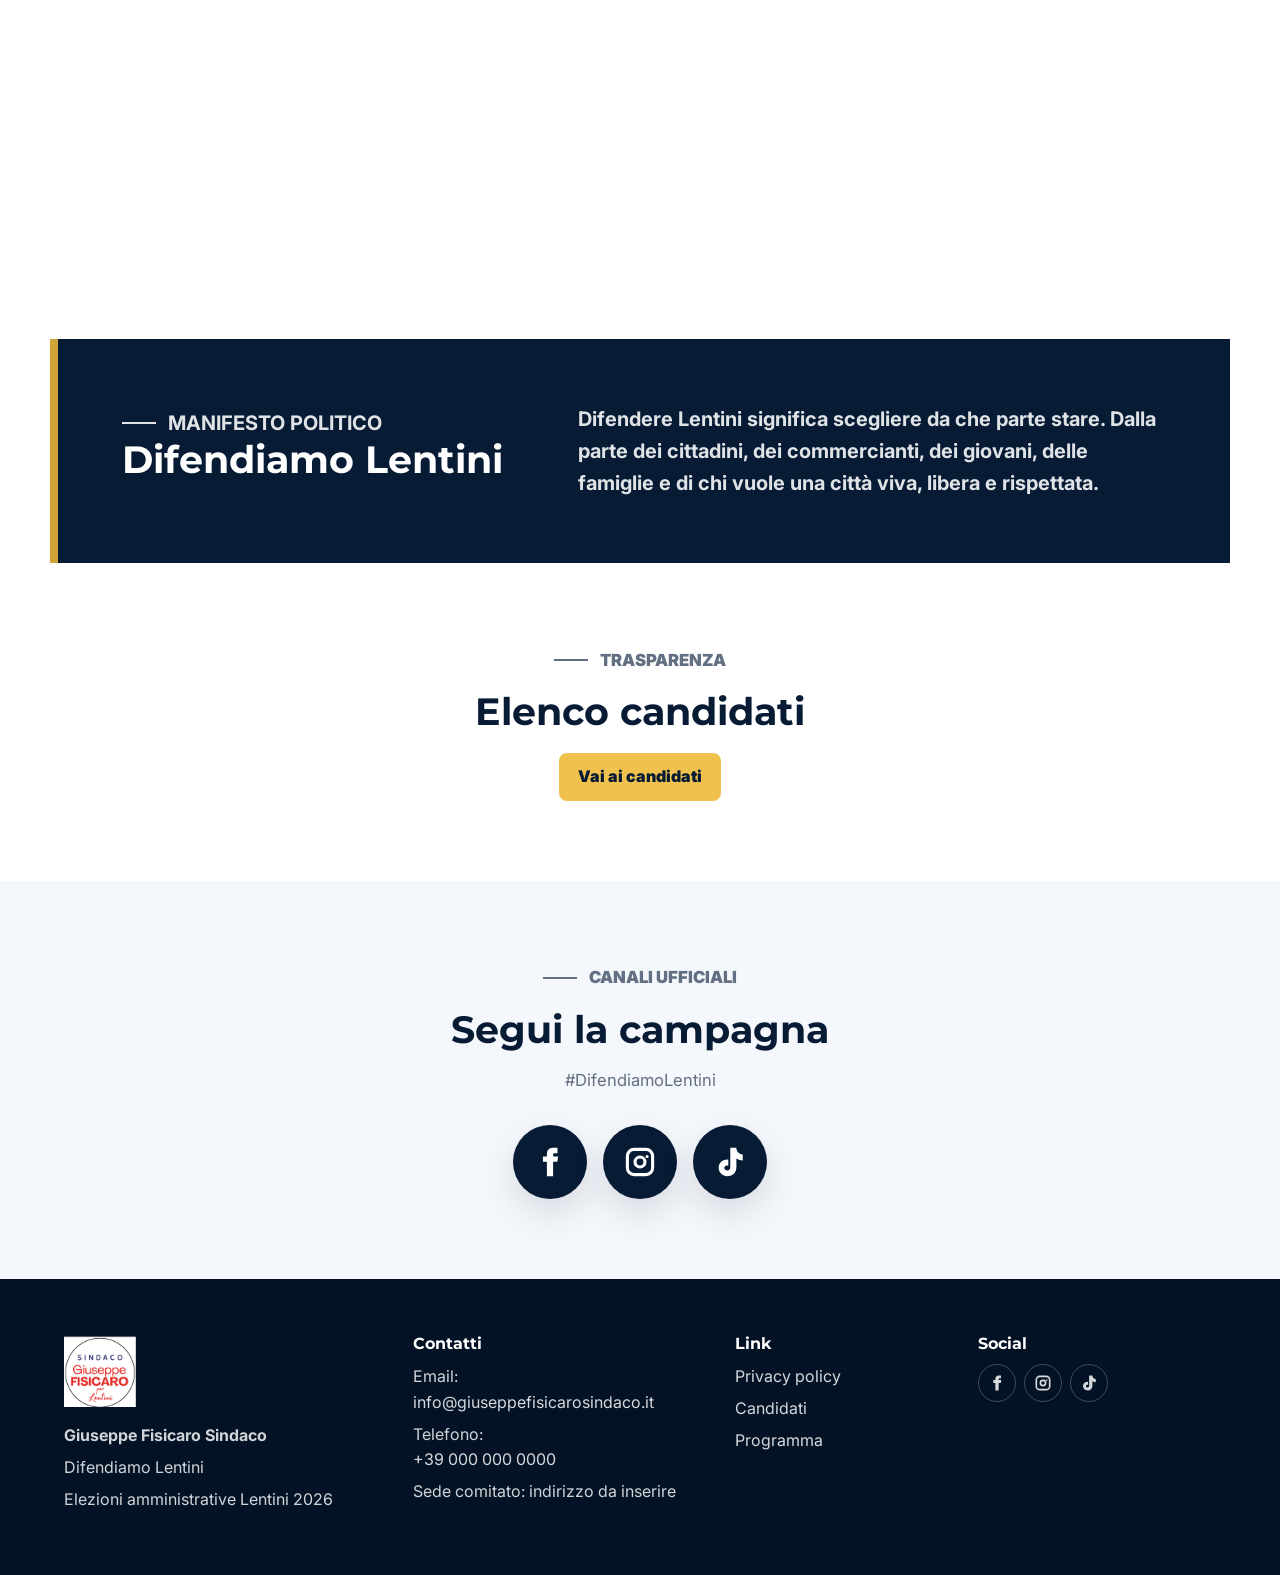
==== commit 40ebd14a: "Fix hero section: anchor portrait to bottom, show background image on mobile" ====
--- a/index.html
+++ b/index.html
@@ -13,7 +13,7 @@
     <link rel="preconnect" href="https://fonts.googleapis.com">
     <link rel="preconnect" href="https://fonts.gstatic.com" crossorigin>
     <link href="https://fonts.googleapis.com/css2?family=Inter:wght@400;500;600;700;800&family=Montserrat:wght@700;800;900&display=swap" rel="stylesheet">
-    <link rel="stylesheet" href="assets/css/styles.css?v=20260511-hero-low3">
+    <link rel="stylesheet" href="assets/css/styles.css?v=20260511-hero-fix">
   </head>
   <body>
     <header class="site-header" data-header>
--- a/assets/css/styles.css
+++ b/assets/css/styles.css
@@ -351,7 +351,7 @@
 }
 
 .hero-portrait {
-  align-self: center;
+  align-self: end;
   justify-self: end;
   width: min(34vw, 470px);
   min-width: 320px;
@@ -1009,6 +1009,68 @@
   cursor: not-allowed;
 }
 
+.doc-link {
+  display: inline-flex;
+  align-items: center;
+  justify-content: center;
+  gap: 0.3rem;
+  min-height: 36px;
+  padding: 0 0.6rem;
+  border-radius: var(--radius);
+  font-size: 0.78rem;
+  font-weight: 700;
+  letter-spacing: 0.02em;
+  text-decoration: none;
+  transition: background 0.15s, color 0.15s;
+  line-height: 1;
+}
+
+.doc-link svg {
+  width: 14px;
+  height: 14px;
+  fill: currentColor;
+  flex-shrink: 0;
+}
+
+.doc-link--cv {
+  background: #e8f5e9;
+  color: #2e7d32;
+  border: 1px solid #a5d6a7;
+}
+
+.doc-link--cv:hover,
+.doc-link--cv:focus-visible {
+  background: #2e7d32;
+  color: #fff;
+  outline: none;
+}
+
+.doc-link--casellario {
+  background: #e3f0fb;
+  color: var(--navy);
+  border: 1px solid #90caf9;
+}
+
+.doc-link--casellario:hover,
+.doc-link--casellario:focus-visible {
+  background: var(--navy);
+  color: #fff;
+  outline: none;
+}
+
+.doc-link--trasparenza {
+  background: #fff3e0;
+  color: #e65100;
+  border: 1px solid #ffcc80;
+}
+
+.doc-link--trasparenza:hover,
+.doc-link--trasparenza:focus-visible {
+  background: #e65100;
+  color: #fff;
+  outline: none;
+}
+
 .site-footer {
   display: grid;
   grid-template-columns: 1.2fr 1.1fr 0.8fr 0.9fr;
@@ -1232,11 +1294,11 @@
     display: block;
     min-height: auto;
     padding: 2.35rem 1rem 0;
-    background: linear-gradient(130deg, rgba(7, 27, 53, 1) 0%, rgba(7, 27, 53, 0.96) 54%, rgba(11, 79, 138, 0.82) 100%);
+    background: var(--navy);
   }
 
   .hero-bg {
-    display: none;
+    display: block;
   }
 
   .hero-content {
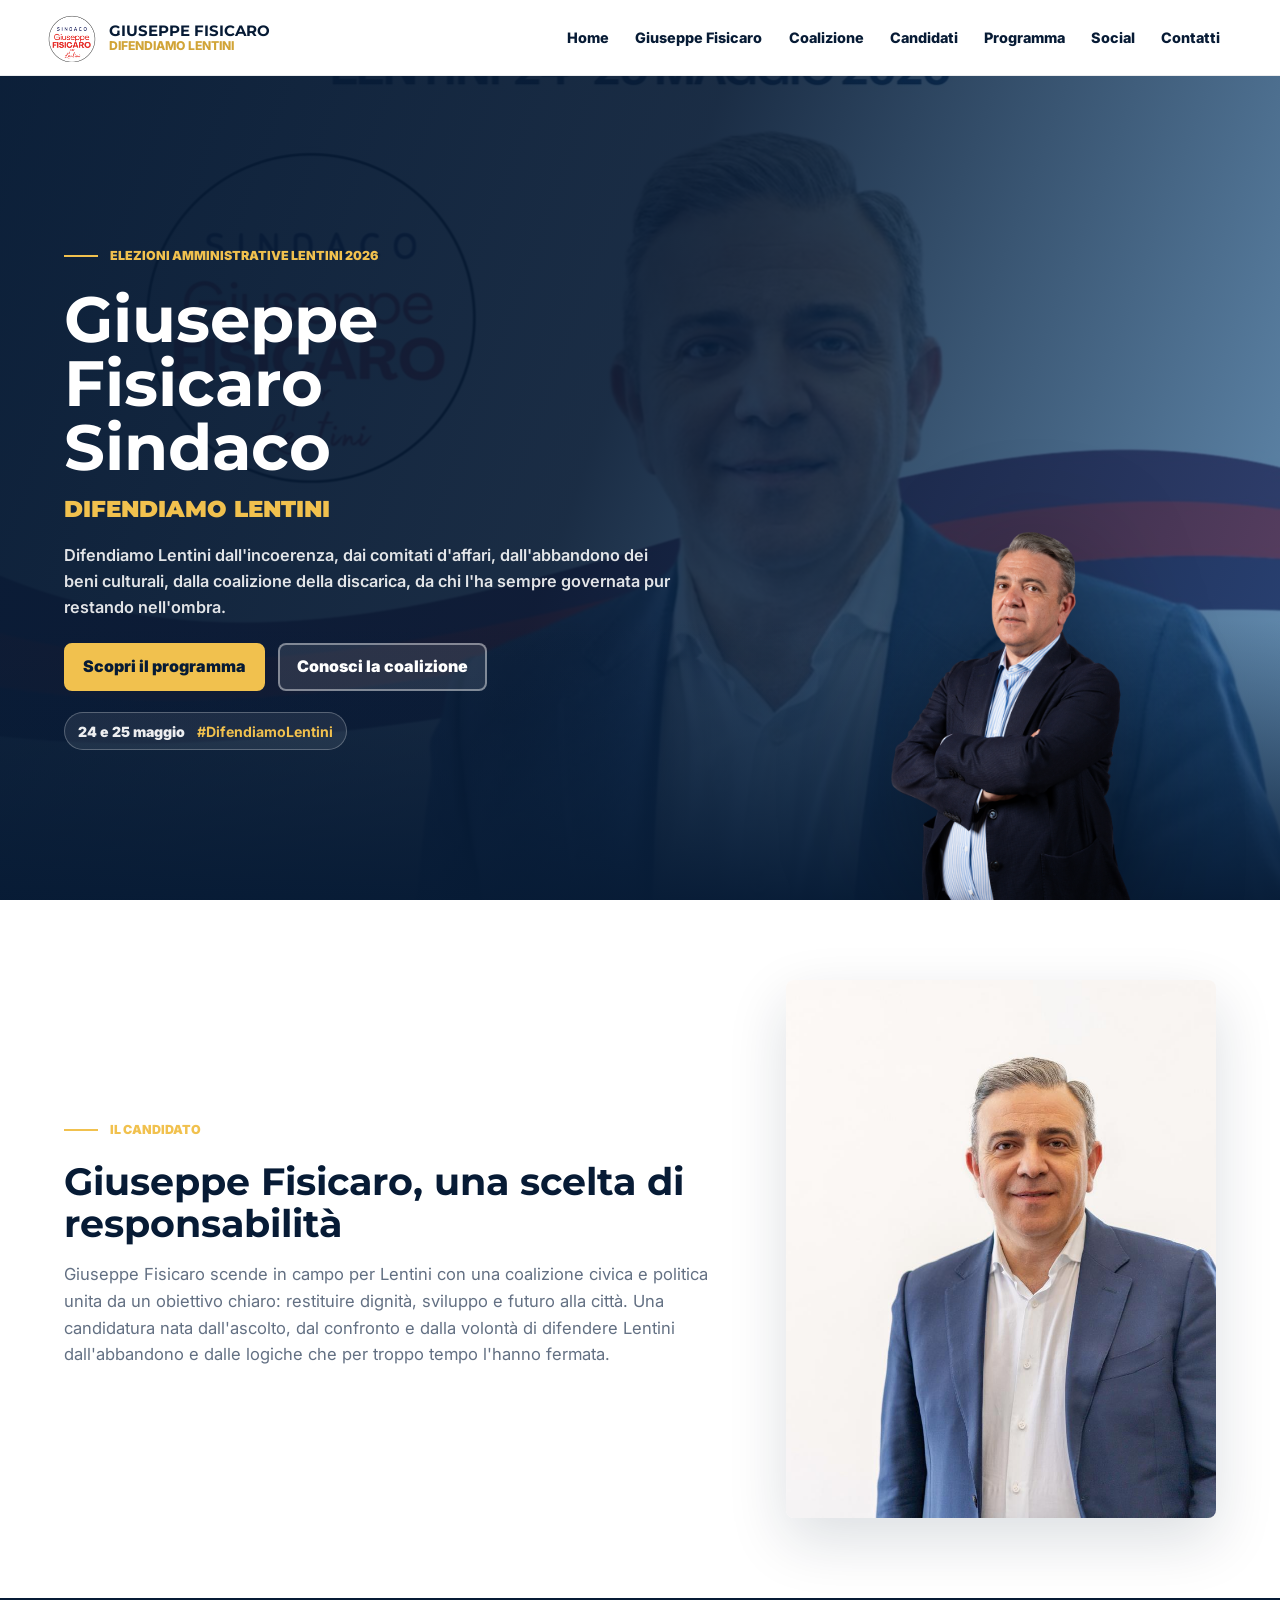
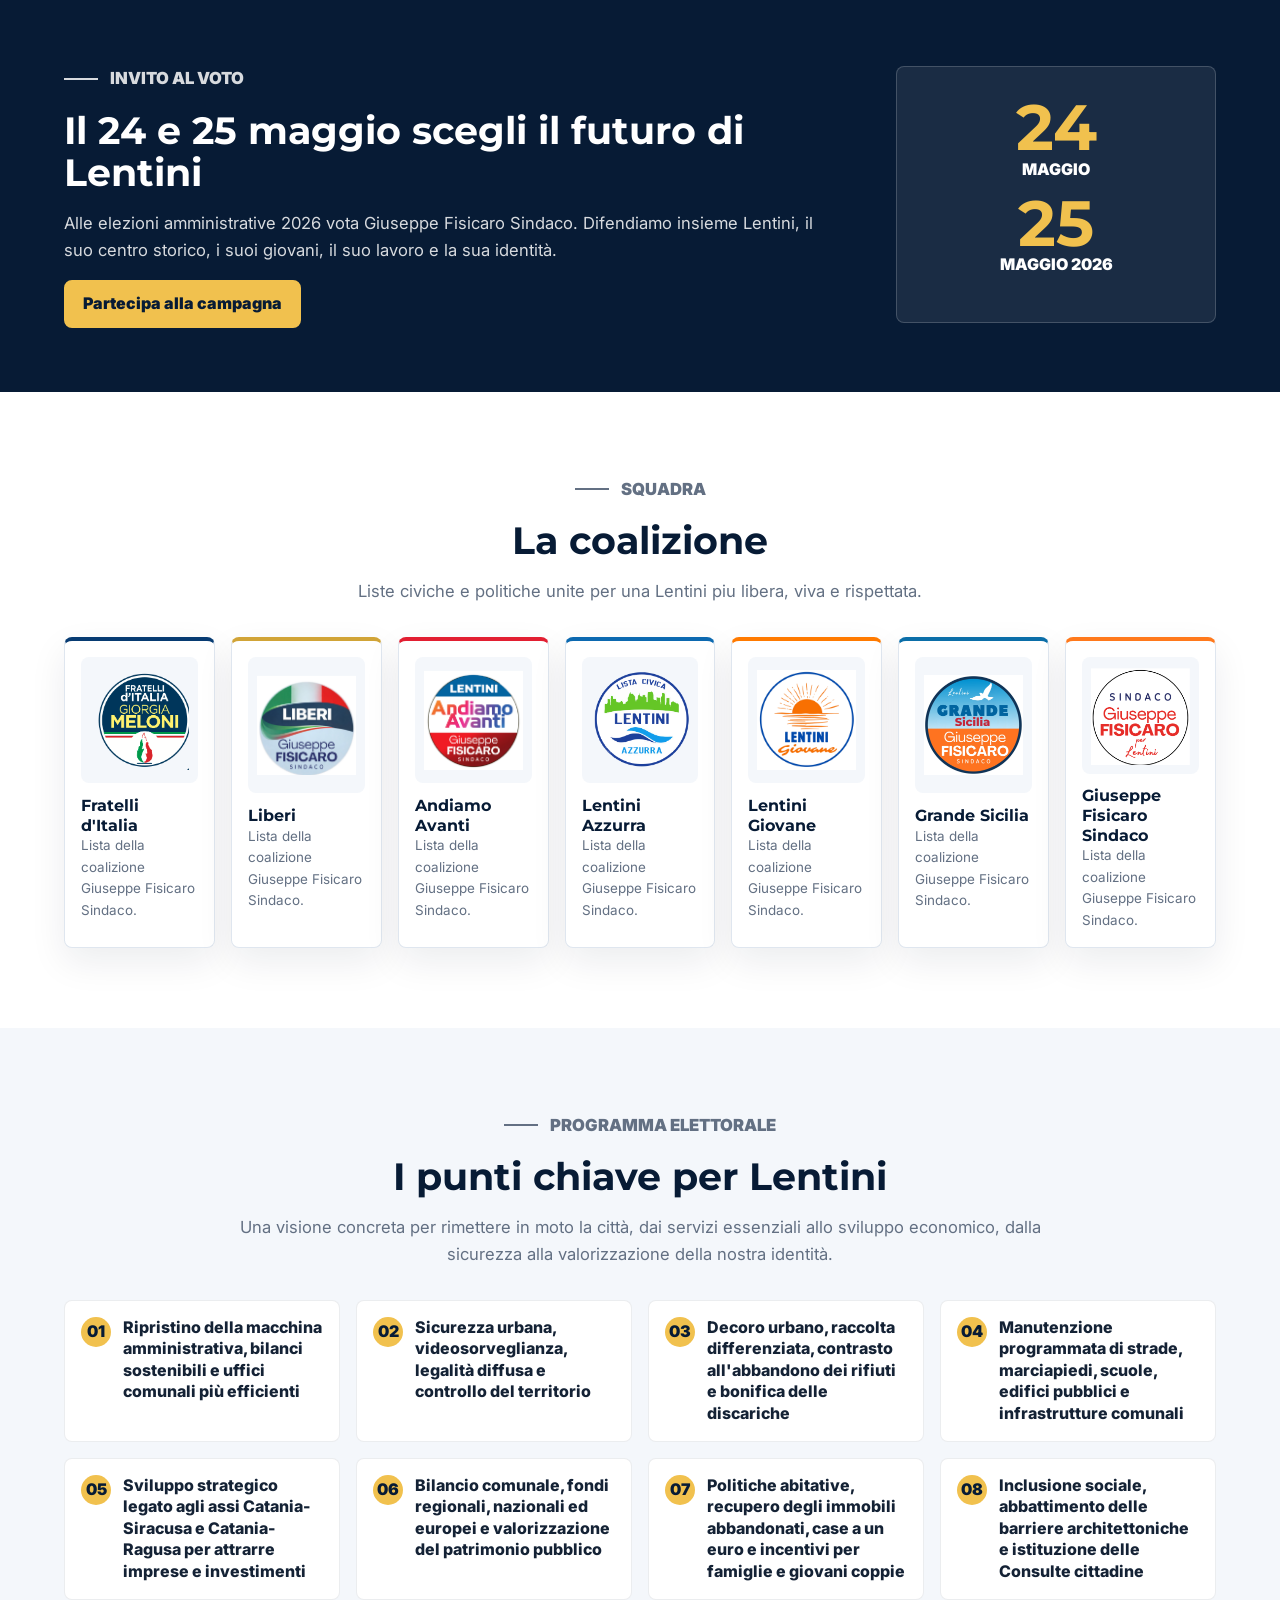
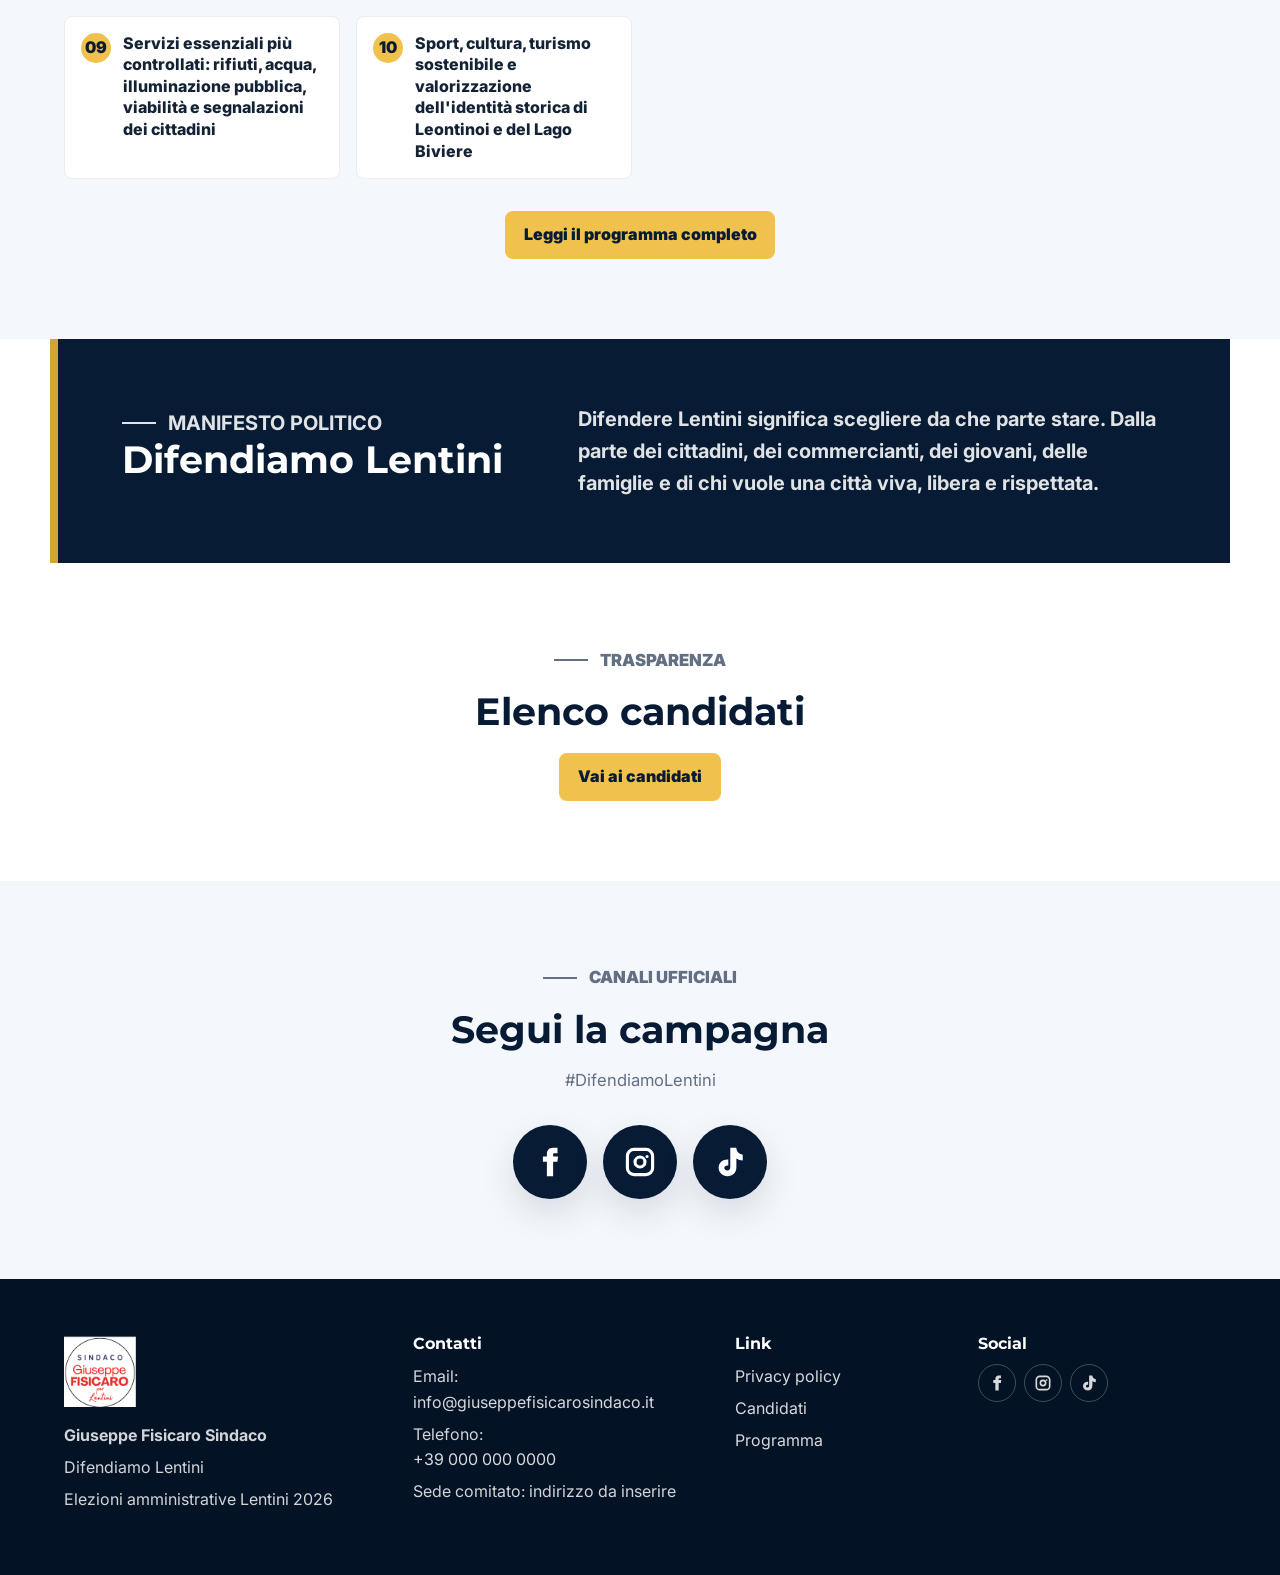
==== commit 4fd798aa: "Hero: remove bottom padding so portrait sits flush at the bottom" ====
--- a/index.html
+++ b/index.html
@@ -13,7 +13,7 @@
     <link rel="preconnect" href="https://fonts.googleapis.com">
     <link rel="preconnect" href="https://fonts.gstatic.com" crossorigin>
     <link href="https://fonts.googleapis.com/css2?family=Inter:wght@400;500;600;700;800&family=Montserrat:wght@700;800;900&display=swap" rel="stylesheet">
-    <link rel="stylesheet" href="assets/css/styles.css?v=20260511-hero-fix">
+    <link rel="stylesheet" href="assets/css/styles.css?v=20260511-hero-fix2">
   </head>
   <body>
     <header class="site-header" data-header>
--- a/assets/css/styles.css
+++ b/assets/css/styles.css
@@ -190,7 +190,7 @@
   gap: clamp(1rem, 4vw, 4rem);
   min-height: calc(100svh - 76px);
   overflow: hidden;
-  padding: clamp(2.75rem, 5vw, 5rem) clamp(1rem, 5vw, 5rem) clamp(2rem, 4vw, 4rem);
+  padding: clamp(2.75rem, 5vw, 5rem) clamp(1rem, 5vw, 5rem) 0;
   background: var(--navy);
   color: var(--white);
 }
@@ -216,7 +216,7 @@
   position: relative;
   z-index: 1;
   max-width: 640px;
-  padding-bottom: 0;
+  padding-bottom: clamp(2rem, 4vw, 4rem);
 }
 
 .hero h1 {
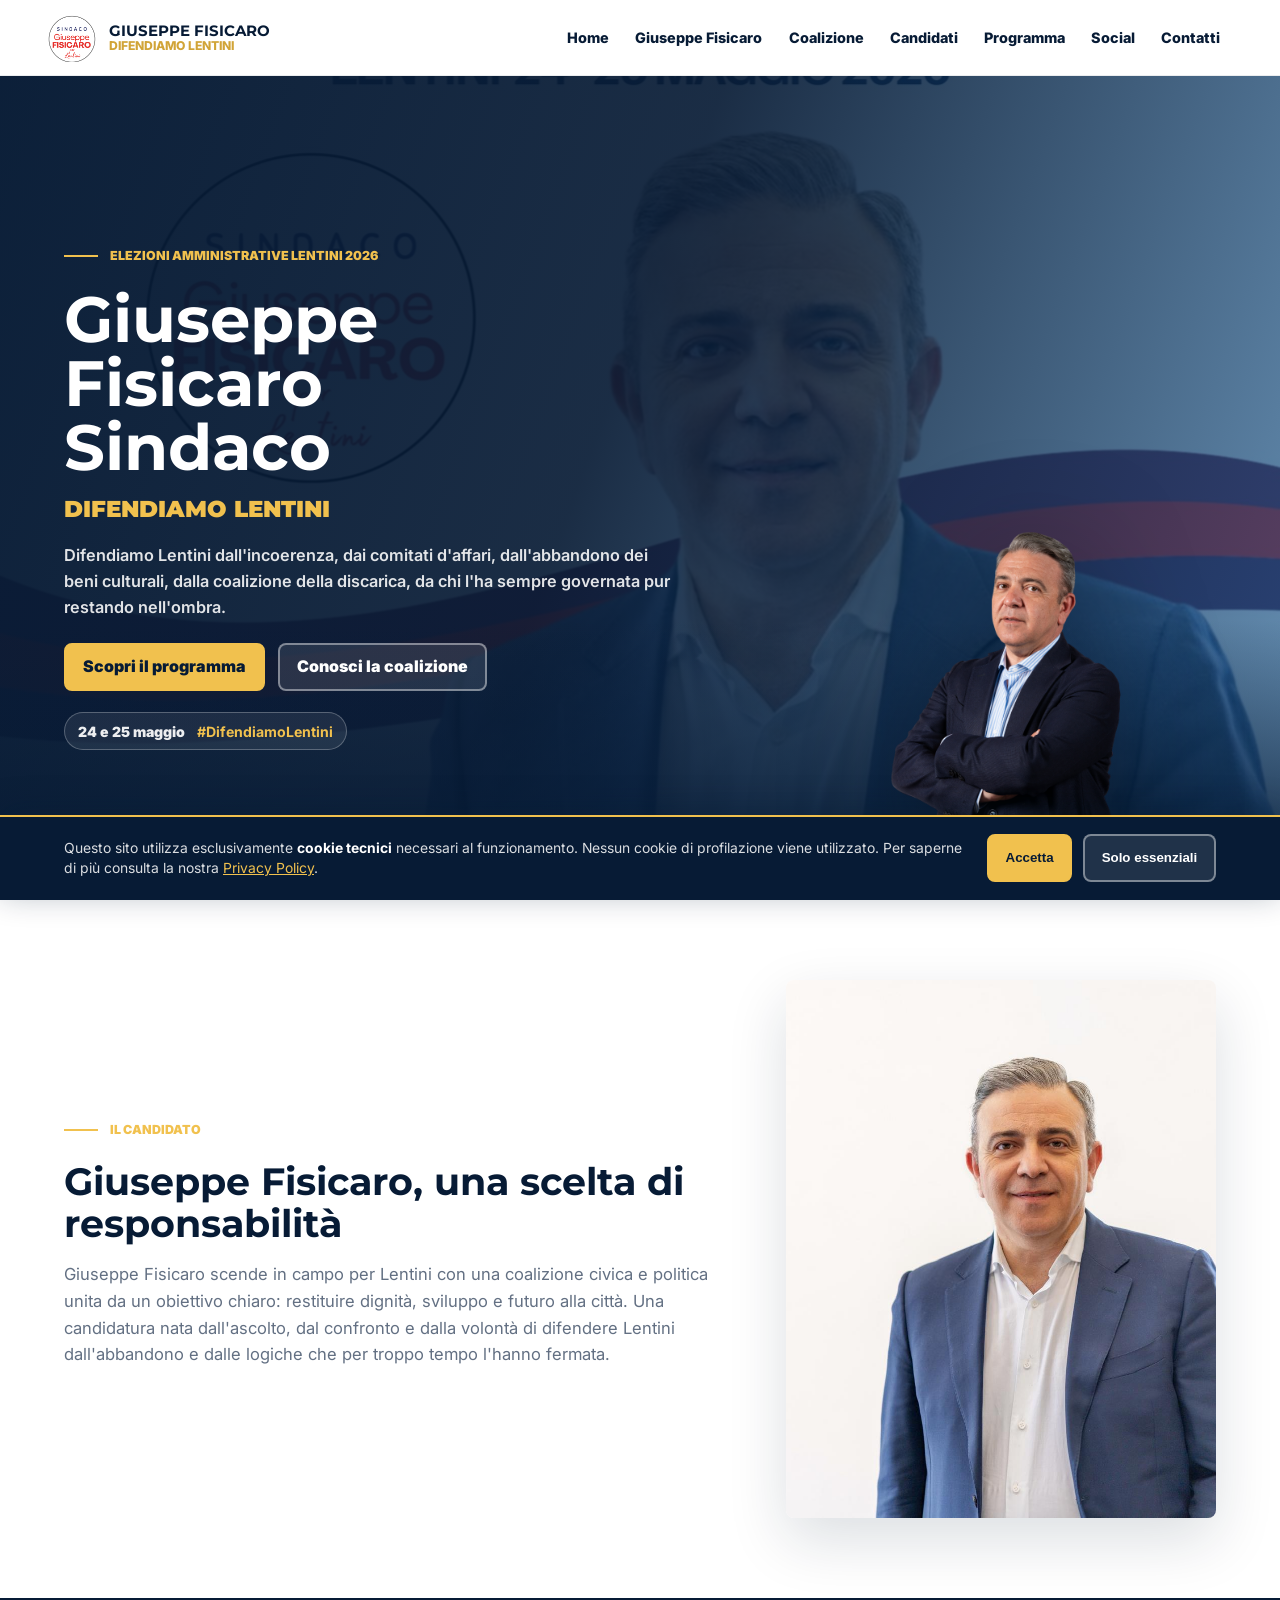
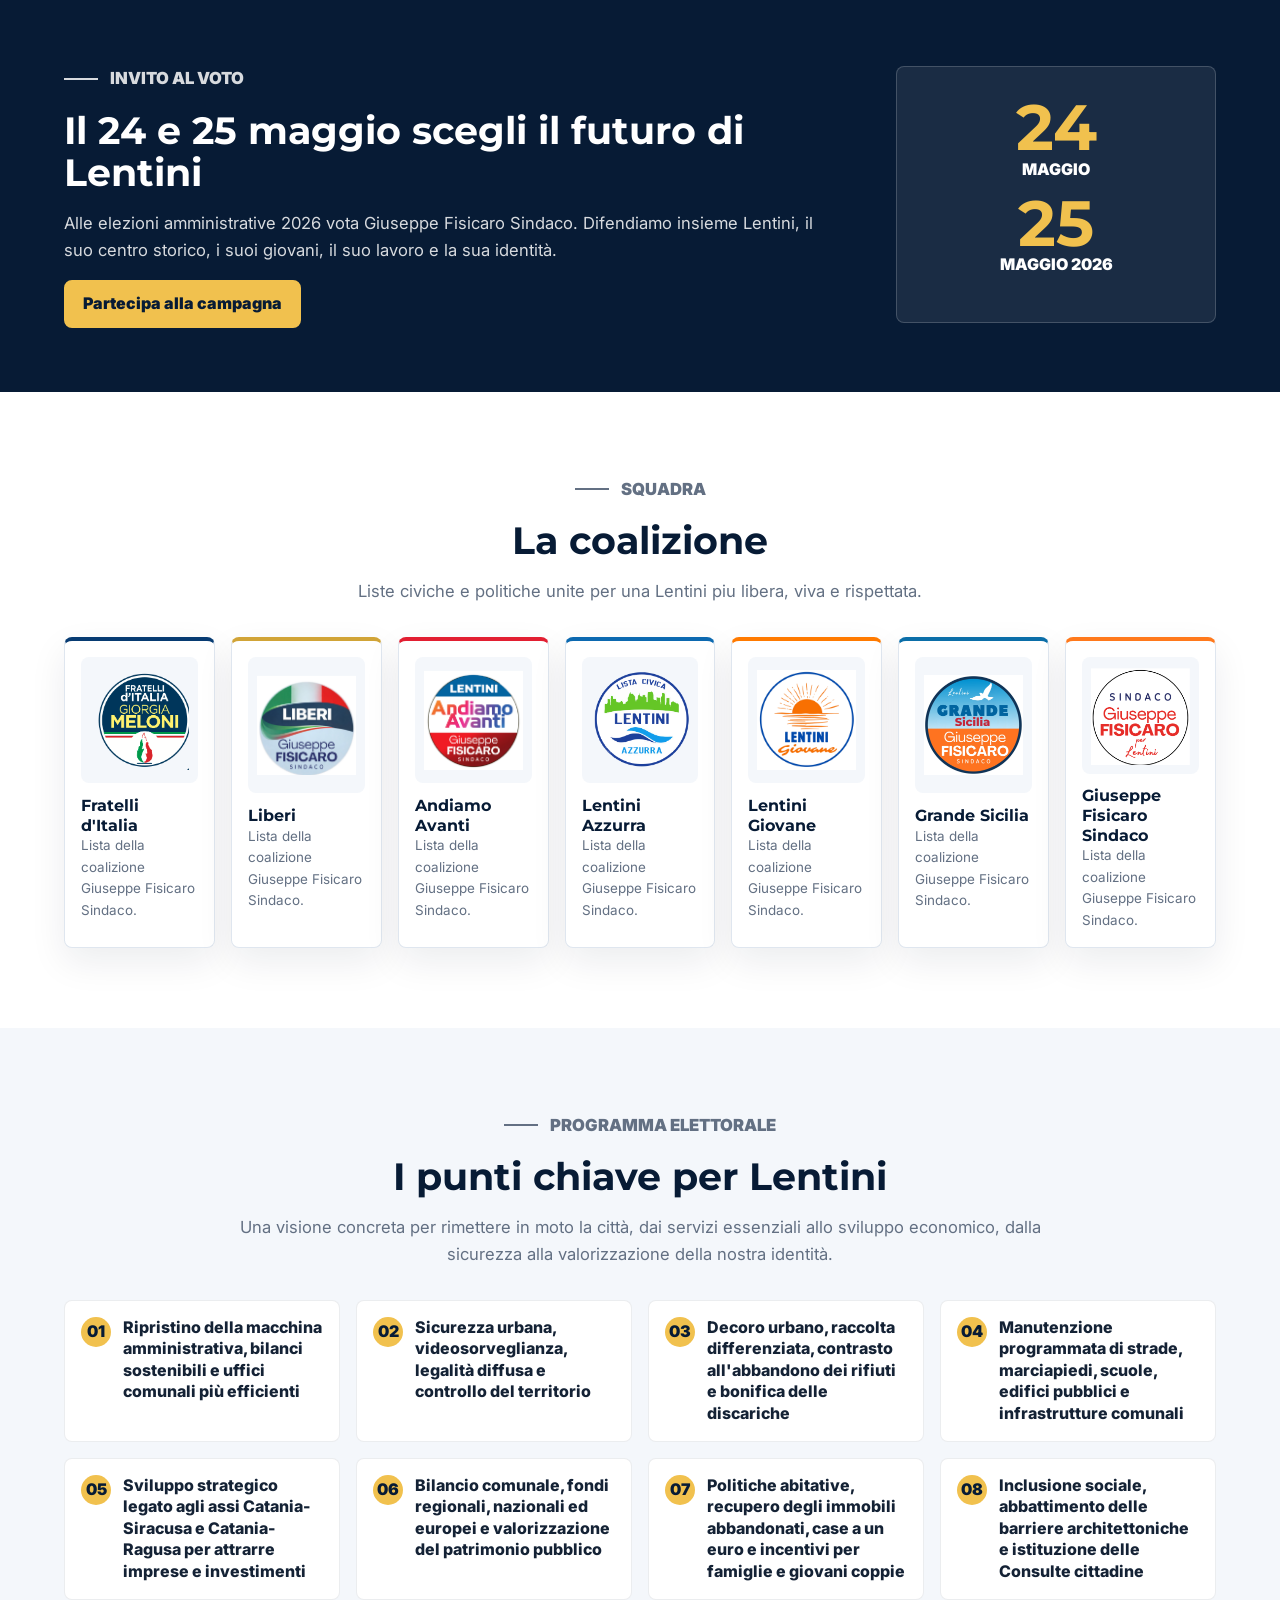
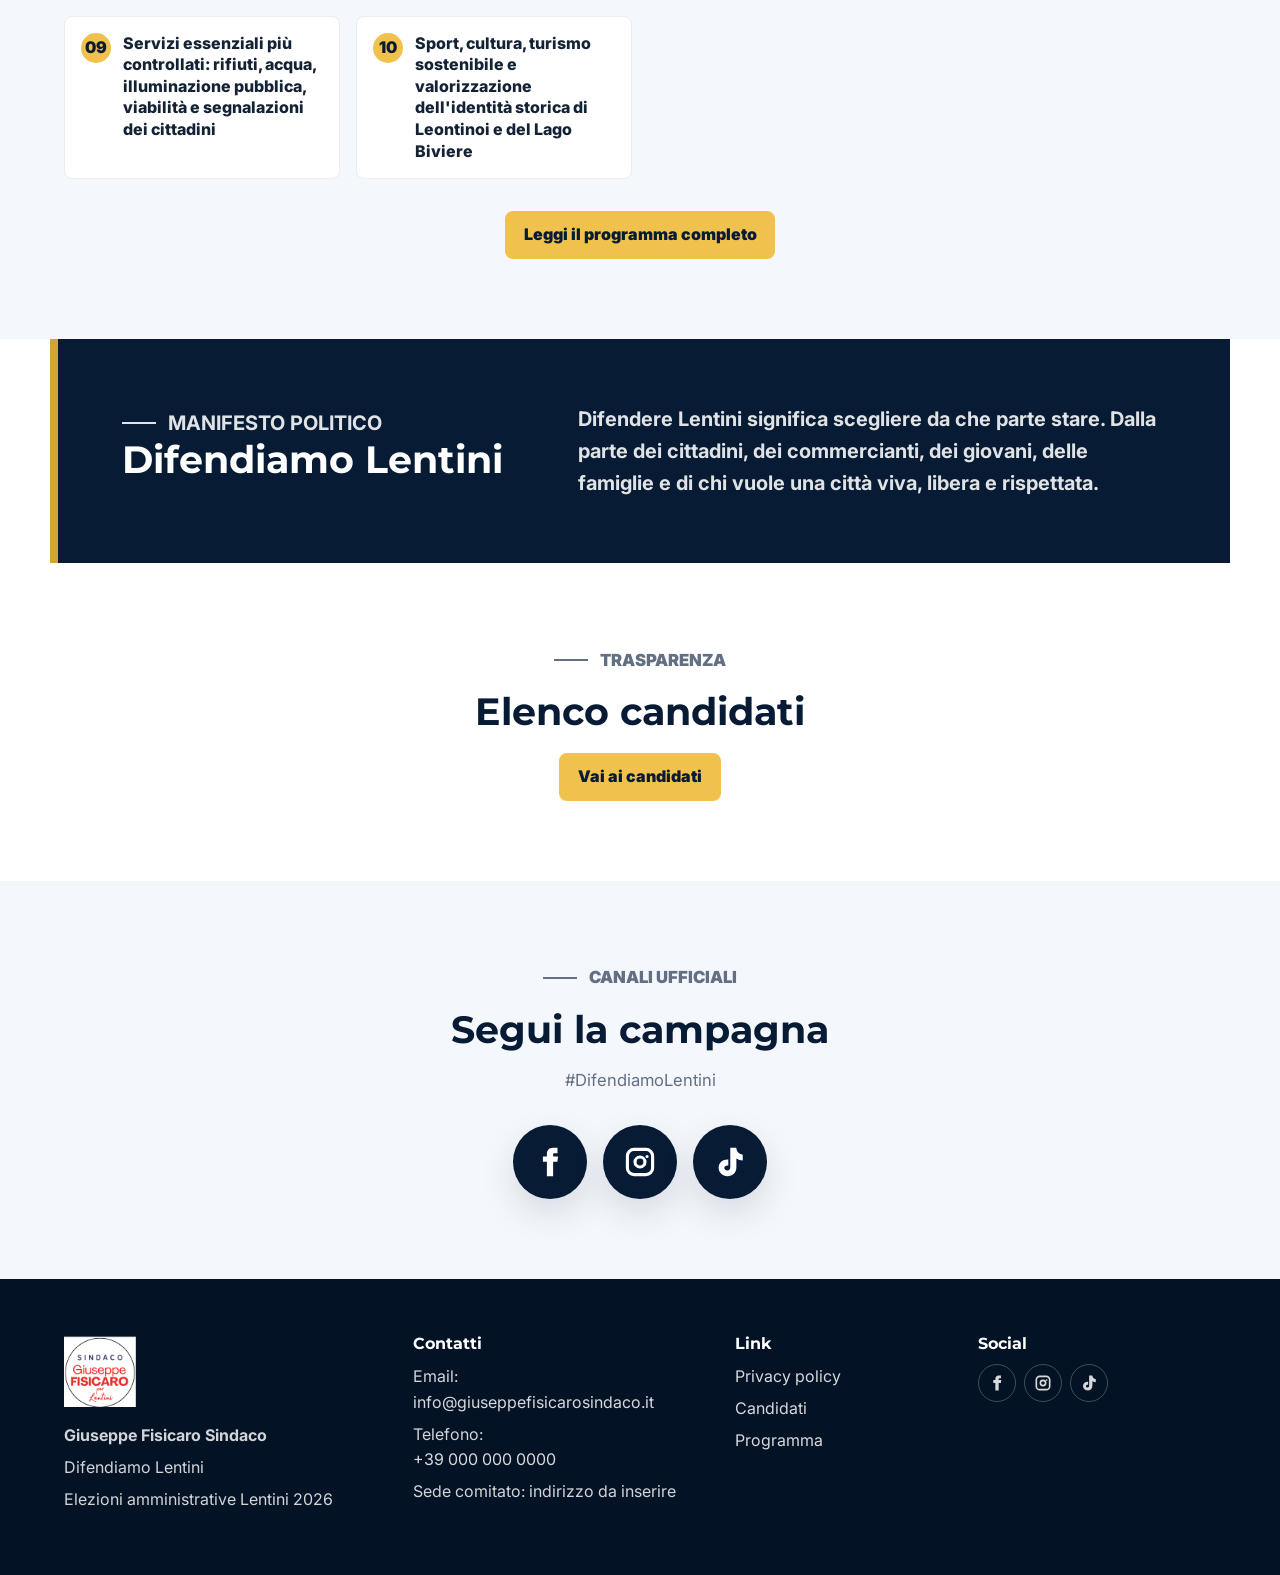
==== commit 99e10568: "Add cookie banner and full GDPR privacy policy" ====
--- a/index.html
+++ b/index.html
@@ -13,7 +13,7 @@
     <link rel="preconnect" href="https://fonts.googleapis.com">
     <link rel="preconnect" href="https://fonts.gstatic.com" crossorigin>
     <link href="https://fonts.googleapis.com/css2?family=Inter:wght@400;500;600;700;800&family=Montserrat:wght@700;800;900&display=swap" rel="stylesheet">
-    <link rel="stylesheet" href="assets/css/styles.css?v=20260511-hero-fix2">
+    <link rel="stylesheet" href="assets/css/styles.css?v=20260511-privacy">
   </head>
   <body>
     <header class="site-header" data-header>
@@ -166,6 +166,6 @@
       </div>
     </footer>
 
-    <script src="assets/js/main.js?v=20260501-responsive-social" defer></script>
+    <script src="assets/js/main.js?v=20260511-privacy" defer></script>
   </body>
 </html>
--- a/assets/css/styles.css
+++ b/assets/css/styles.css
@@ -1444,6 +1444,111 @@
   }
 }
 
+/* ==================== Cookie Banner ==================== */
+.cookie-banner {
+  position: fixed;
+  bottom: 0;
+  left: 0;
+  right: 0;
+  z-index: 9999;
+  background: var(--navy);
+  border-top: 2px solid var(--gold-2);
+  color: var(--white);
+  padding: 1.1rem clamp(1rem, 5vw, 5rem);
+  box-shadow: 0 -6px 32px rgba(7, 27, 53, 0.32);
+}
+
+.cookie-banner-inner {
+  display: flex;
+  align-items: center;
+  justify-content: space-between;
+  gap: 1.25rem;
+  max-width: var(--container);
+  margin-inline: auto;
+  flex-wrap: wrap;
+}
+
+.cookie-banner p {
+  flex: 1;
+  min-width: 220px;
+  margin: 0;
+  font-size: 0.87rem;
+  line-height: 1.5;
+  color: rgba(255, 255, 255, 0.85);
+}
+
+.cookie-banner p strong {
+  color: var(--white);
+}
+
+.cookie-banner p a {
+  color: var(--gold-2);
+  text-decoration: underline;
+}
+
+.cookie-banner-actions {
+  display: flex;
+  gap: 0.65rem;
+  flex-shrink: 0;
+}
+
+@media (max-width: 580px) {
+  .cookie-banner-inner {
+    flex-direction: column;
+    align-items: stretch;
+  }
+
+  .cookie-banner-actions {
+    width: 100%;
+  }
+
+  .cookie-banner-actions .btn {
+    flex: 1;
+  }
+}
+
+/* ==================== Legal / Privacy ==================== */
+.legal-text h2 {
+  margin-top: 2.5rem;
+  margin-bottom: 0.5rem;
+  font-size: 1.2rem;
+  color: var(--ink);
+}
+
+.legal-text h3 {
+  margin-top: 1.5rem;
+  margin-bottom: 0.35rem;
+  font-size: 1rem;
+  color: var(--ink);
+}
+
+.legal-text ul,
+.legal-text ol {
+  padding-left: 1.4rem;
+  color: var(--muted);
+  font-size: 1.04rem;
+  line-height: 1.7;
+}
+
+.legal-text ul li,
+.legal-text ol li {
+  margin-bottom: 0.35rem;
+}
+
+.legal-text a {
+  color: var(--blue);
+  text-decoration: underline;
+  word-break: break-all;
+}
+
+.legal-meta {
+  margin-top: 3rem;
+  padding-top: 1.25rem;
+  border-top: 1px solid var(--line);
+  font-size: 0.88rem;
+  color: var(--muted);
+}
+
 @media (prefers-reduced-motion: reduce) {
   html {
     scroll-behavior: auto;
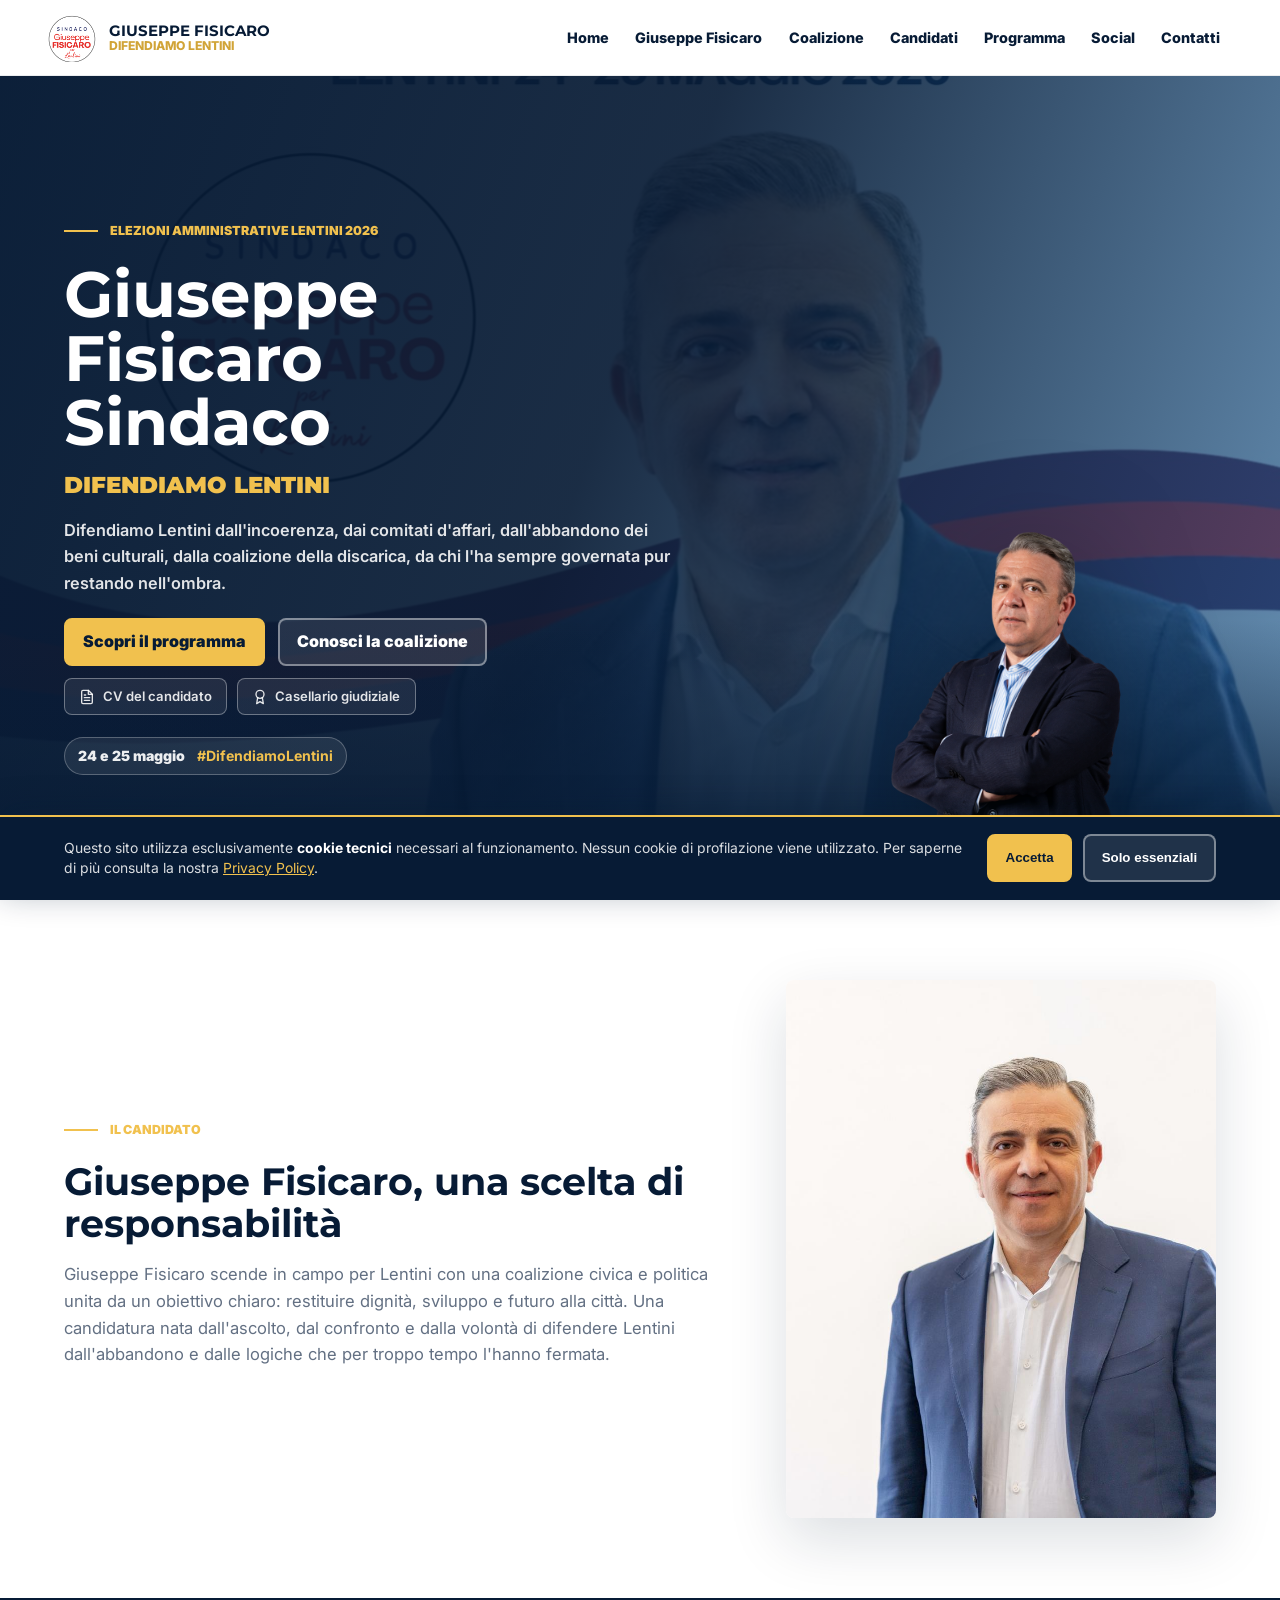
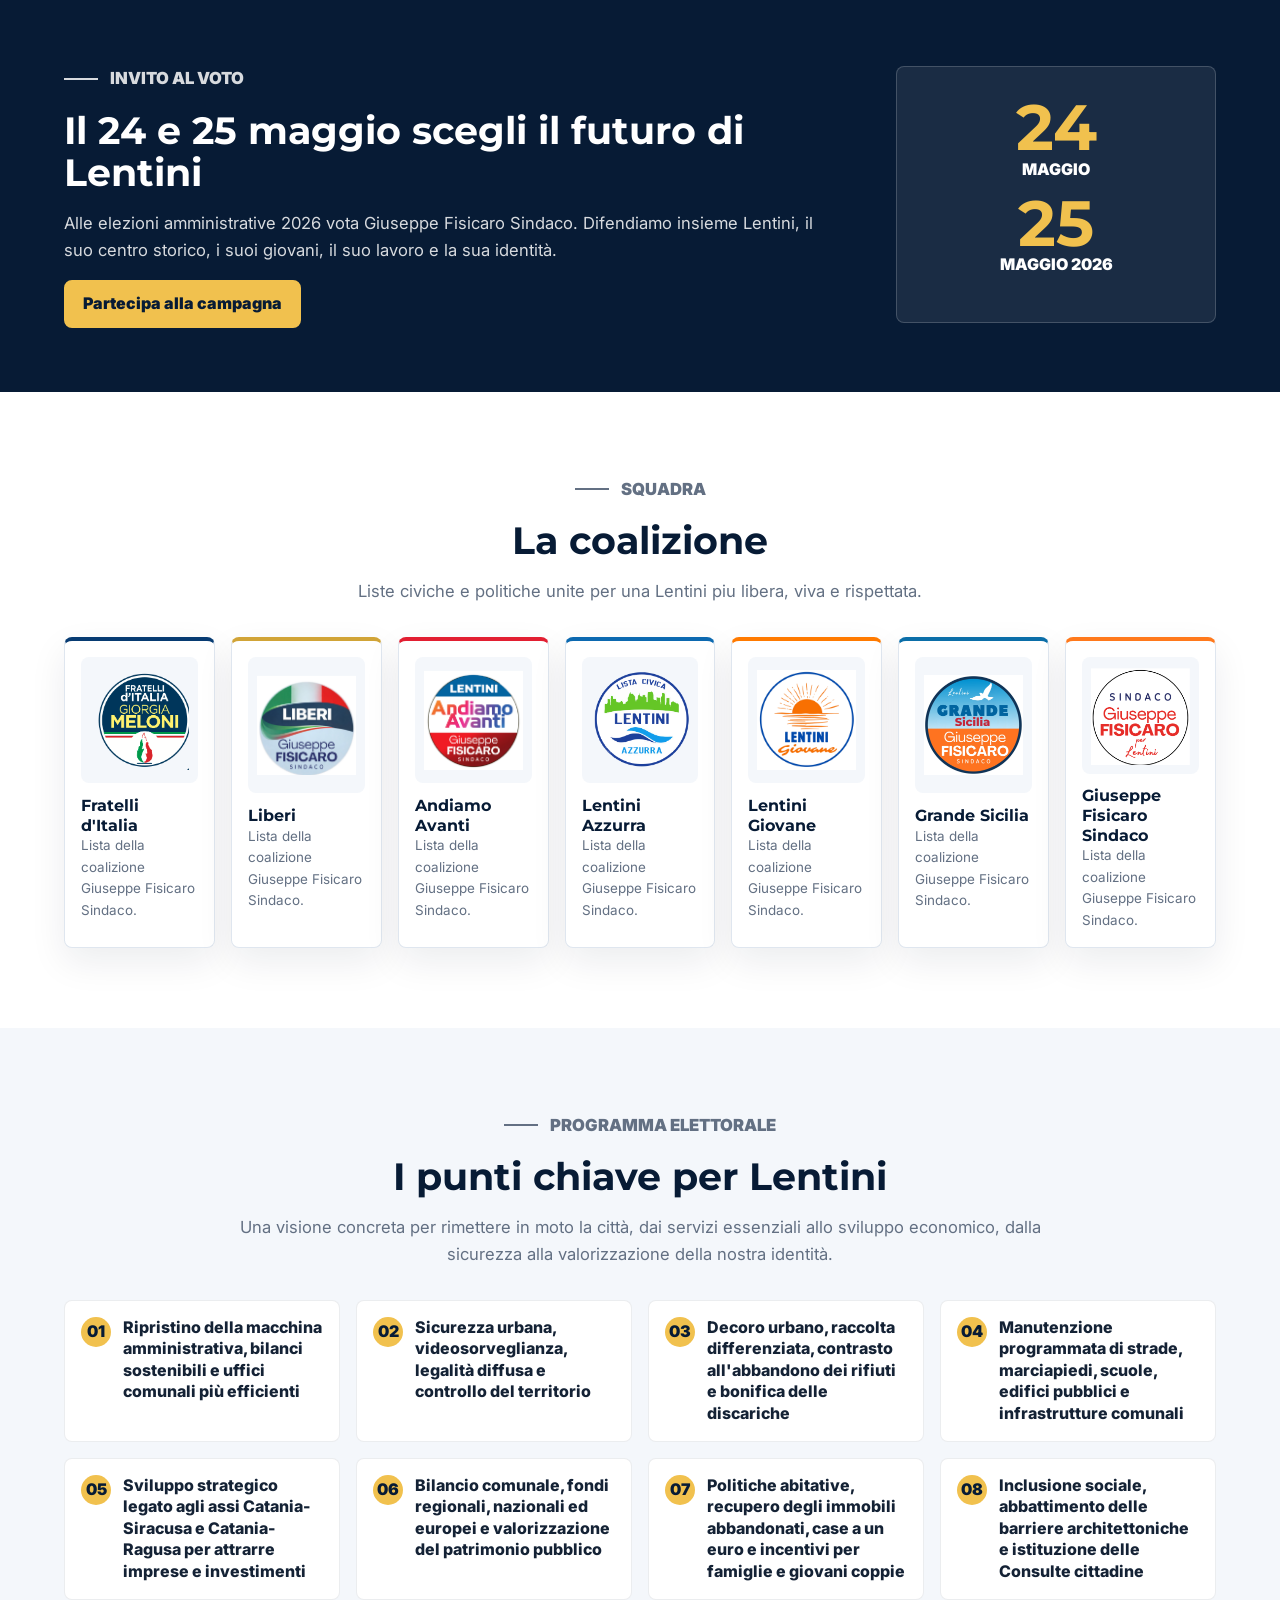
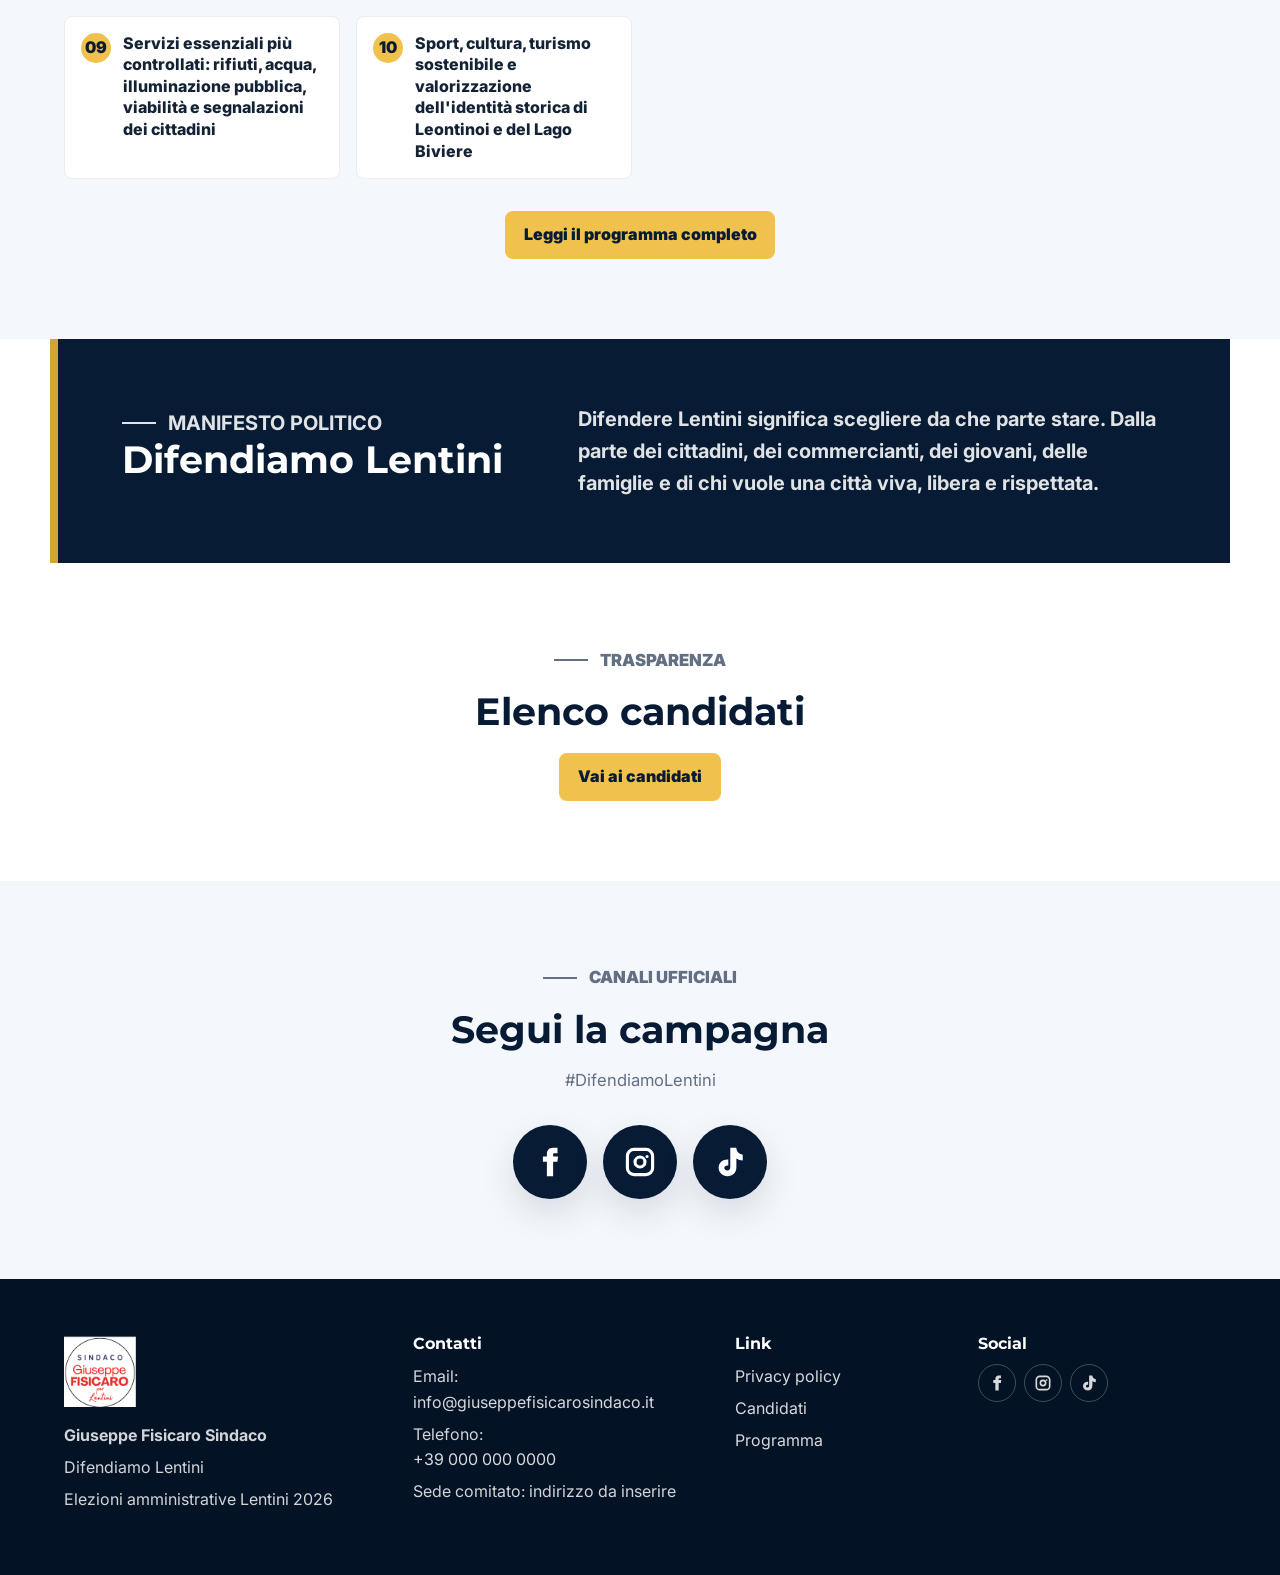
==== commit bd9cba71: "Aggiunge CV e casellario del sindaco Fisicaro nella hero della home Co-Authored-By: Claude Sonnet 4." ====
--- a/index.html
+++ b/index.html
@@ -13,7 +13,7 @@
     <link rel="preconnect" href="https://fonts.googleapis.com">
     <link rel="preconnect" href="https://fonts.gstatic.com" crossorigin>
     <link href="https://fonts.googleapis.com/css2?family=Inter:wght@400;500;600;700;800&family=Montserrat:wght@700;800;900&display=swap" rel="stylesheet">
-    <link rel="stylesheet" href="assets/css/styles.css?v=20260511-privacy">
+    <link rel="stylesheet" href="assets/css/styles.css?v=20260517-sindaco-docs">
   </head>
   <body>
     <header class="site-header" data-header>
@@ -53,6 +53,16 @@
           <div class="hero-actions" aria-label="Azioni principali">
             <a class="btn btn-primary" href="programma.html">Scopri il programma</a>
             <a class="btn btn-secondary" href="#coalizione">Conosci la coalizione</a>
+          </div>
+          <div class="hero-docs" aria-label="Documenti del candidato">
+            <a class="btn-doc" href="assets/docs/cv-sindaco.pdf" target="_blank" rel="noopener noreferrer" aria-label="CV di Giuseppe Fisicaro">
+              <svg viewBox="0 0 24 24" fill="none" stroke="currentColor" stroke-width="2" stroke-linecap="round" stroke-linejoin="round" aria-hidden="true"><path d="M14 2H6a2 2 0 0 0-2 2v16a2 2 0 0 0 2 2h12a2 2 0 0 0 2-2V8z"/><polyline points="14 2 14 8 20 8"/><line x1="16" y1="13" x2="8" y2="13"/><line x1="16" y1="17" x2="8" y2="17"/><polyline points="10 9 9 9 8 9"/></svg>
+              CV del candidato
+            </a>
+            <a class="btn-doc" href="assets/docs/casellario-sindaco.pdf" target="_blank" rel="noopener noreferrer" aria-label="Casellario giudiziale di Giuseppe Fisicaro">
+              <svg viewBox="0 0 24 24" fill="none" stroke="currentColor" stroke-width="2" stroke-linecap="round" stroke-linejoin="round" aria-hidden="true"><circle cx="12" cy="8" r="6"/><path d="M15.477 12.89 17 22l-5-3-5 3 1.523-9.11"/></svg>
+              Casellario giudiziale
+            </a>
           </div>
           <div class="hero-meta" aria-label="Informazioni voto">
             <span>24 e 25 maggio</span>
@@ -166,6 +176,6 @@
       </div>
     </footer>
 
-    <script src="assets/js/main.js?v=20260511-privacy" defer></script>
+    <script src="assets/js/main.js?v=20260514-fdi" defer></script>
   </body>
 </html>
--- a/assets/css/styles.css
+++ b/assets/css/styles.css
@@ -321,6 +321,41 @@
   color: var(--navy);
 }
 
+.hero-docs {
+  display: flex;
+  flex-wrap: wrap;
+  gap: 0.6rem;
+  margin-top: 0.75rem;
+}
+
+.hero-docs .btn-doc {
+  display: inline-flex;
+  align-items: center;
+  gap: 0.45rem;
+  padding: 0.45rem 0.9rem;
+  border: 1px solid rgba(255, 255, 255, 0.35);
+  border-radius: var(--radius);
+  background: rgba(255, 255, 255, 0.08);
+  color: rgba(255, 255, 255, 0.88);
+  font-size: 0.82rem;
+  font-weight: 600;
+  transition: background 160ms ease, border-color 160ms ease, color 160ms ease;
+}
+
+.hero-docs .btn-doc:hover,
+.hero-docs .btn-doc:focus-visible {
+  background: rgba(255, 255, 255, 0.18);
+  border-color: rgba(255, 255, 255, 0.6);
+  color: var(--white);
+  outline: none;
+}
+
+.hero-docs .btn-doc svg {
+  width: 1rem;
+  height: 1rem;
+  flex-shrink: 0;
+}
+
 .hero-meta {
   display: inline-flex;
   flex-wrap: nowrap;
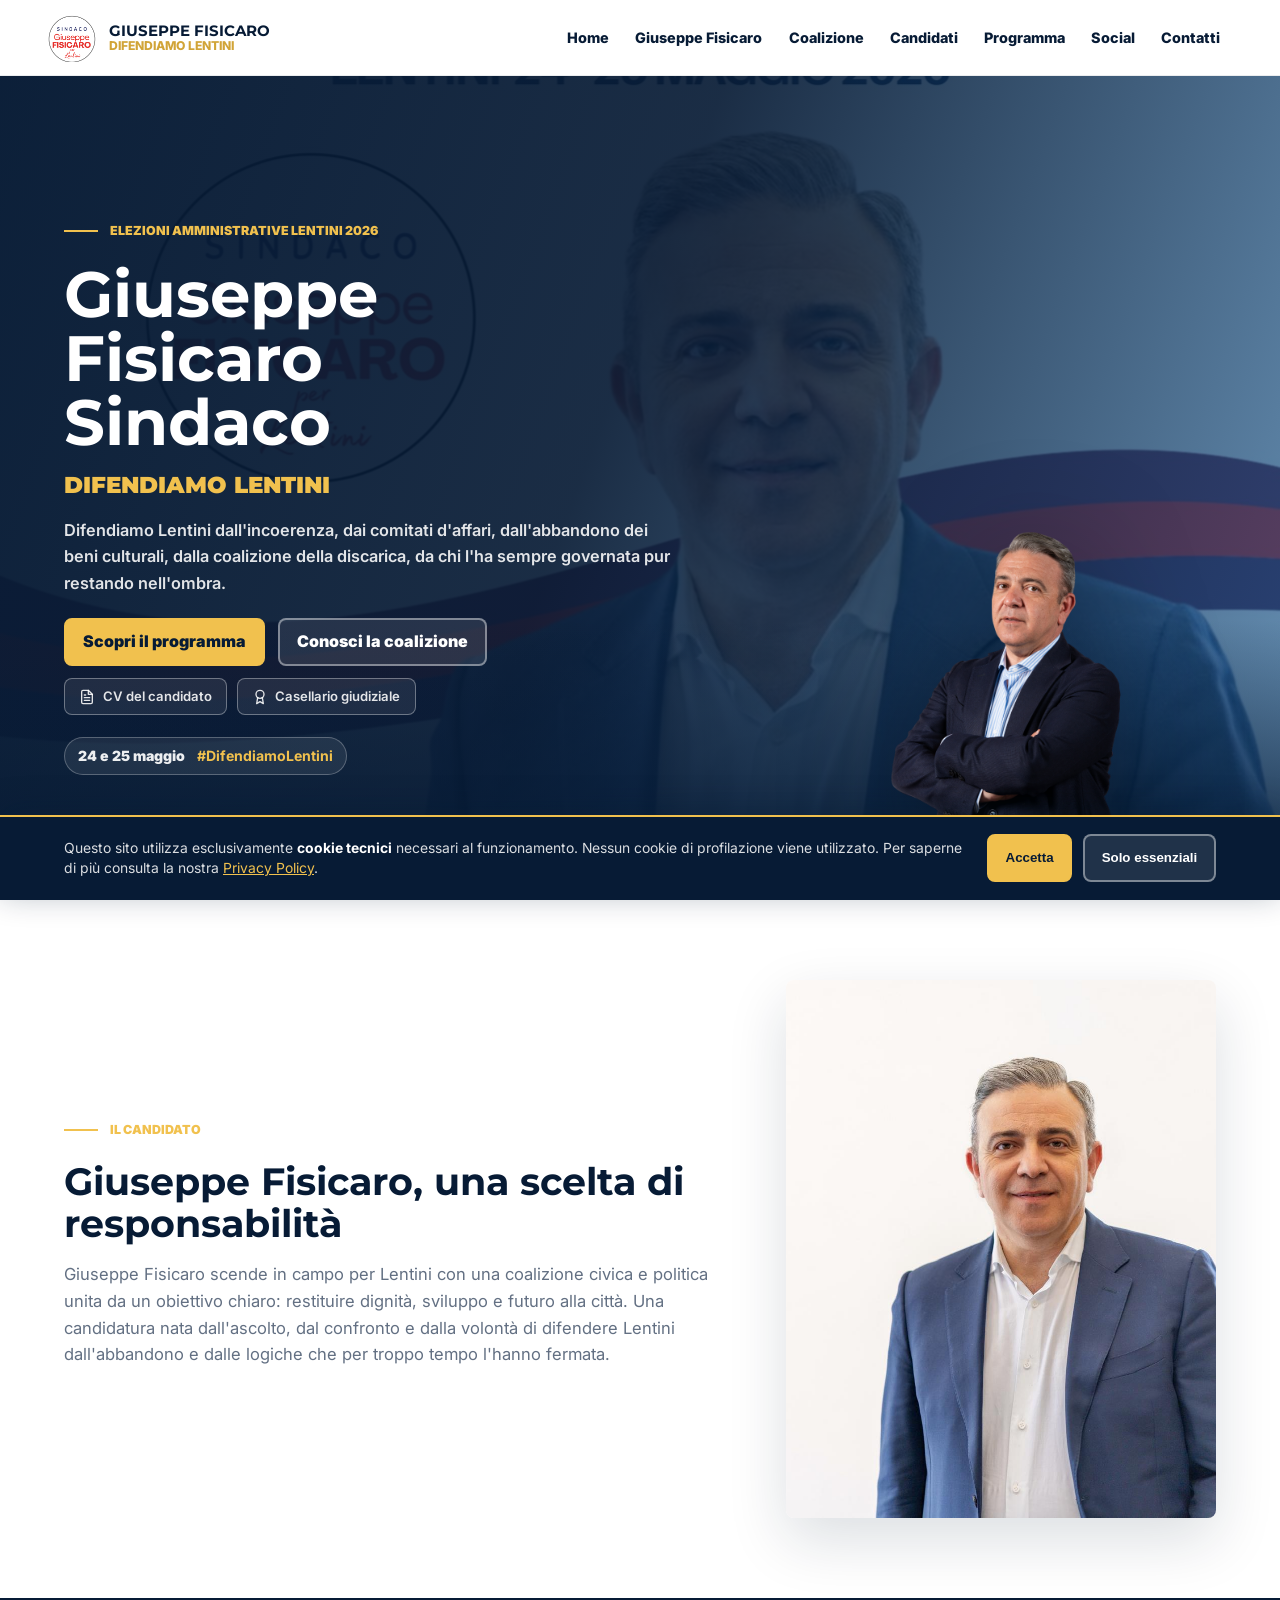
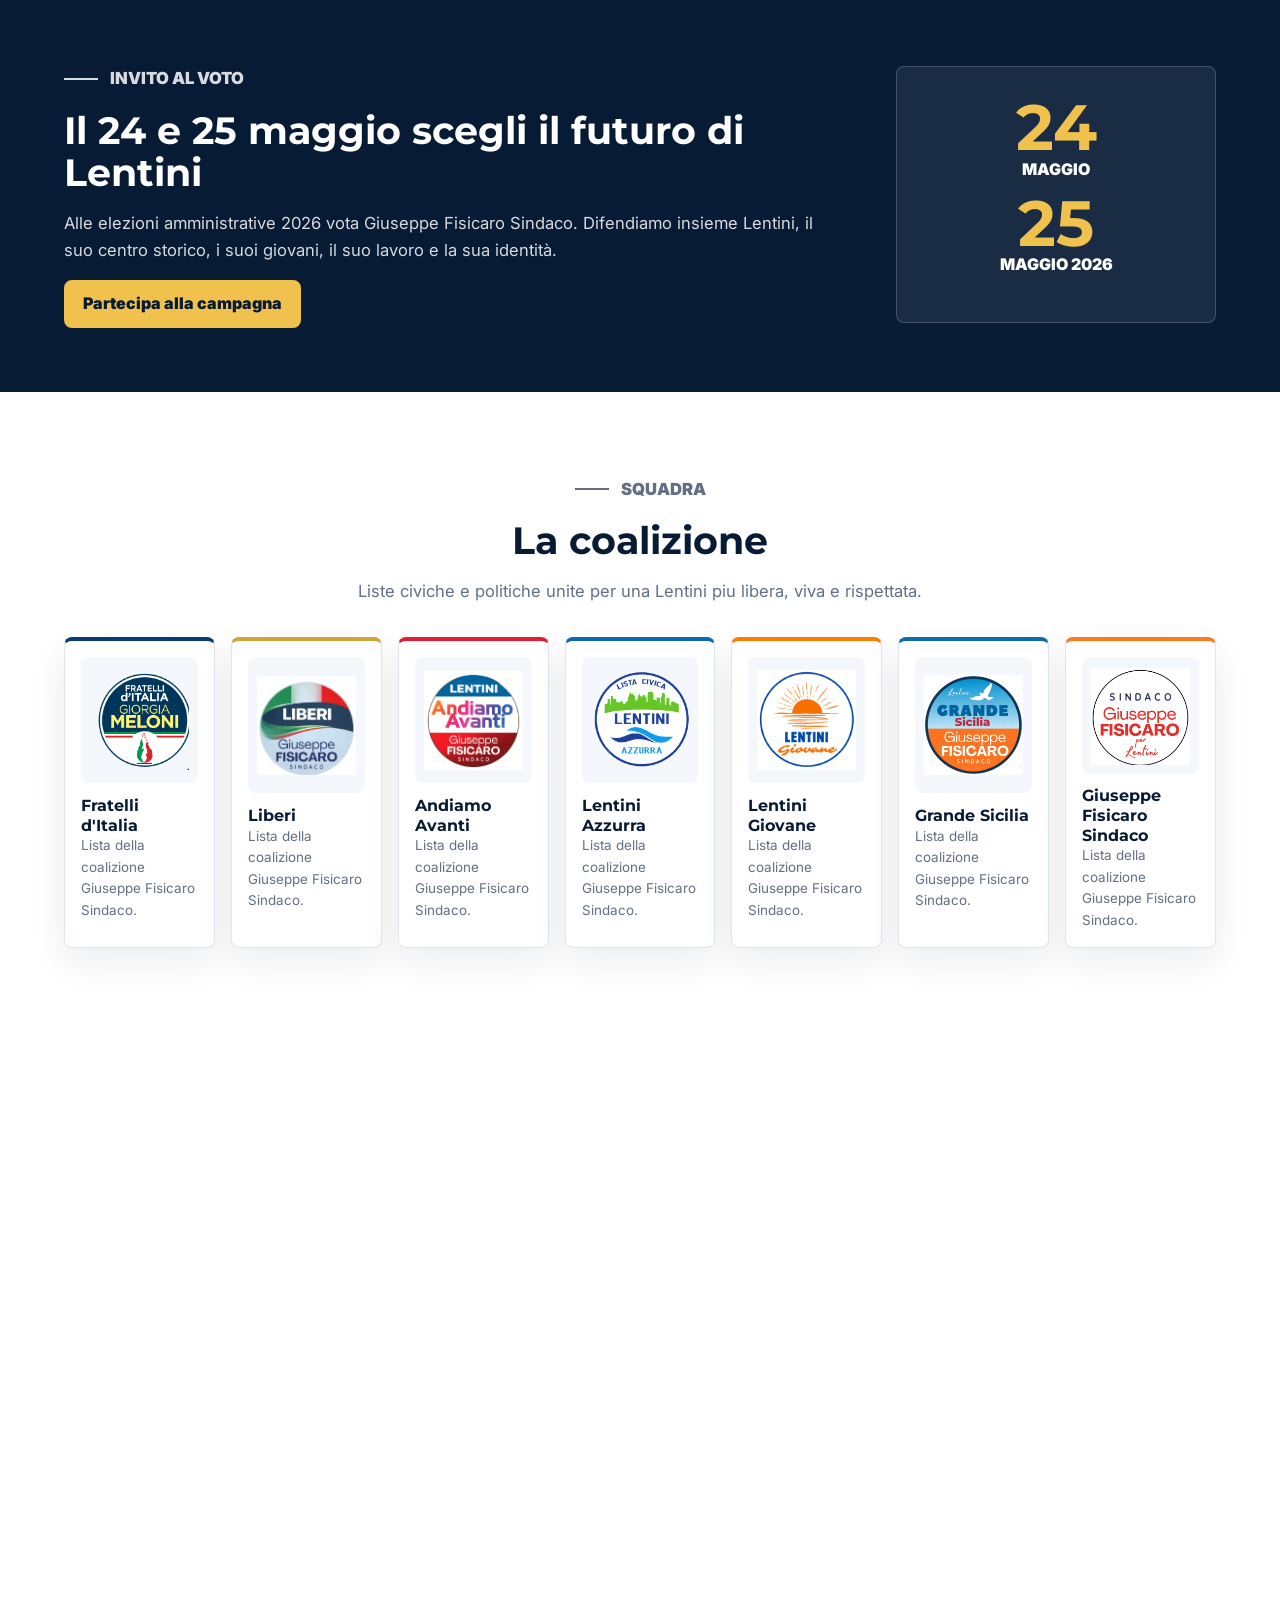
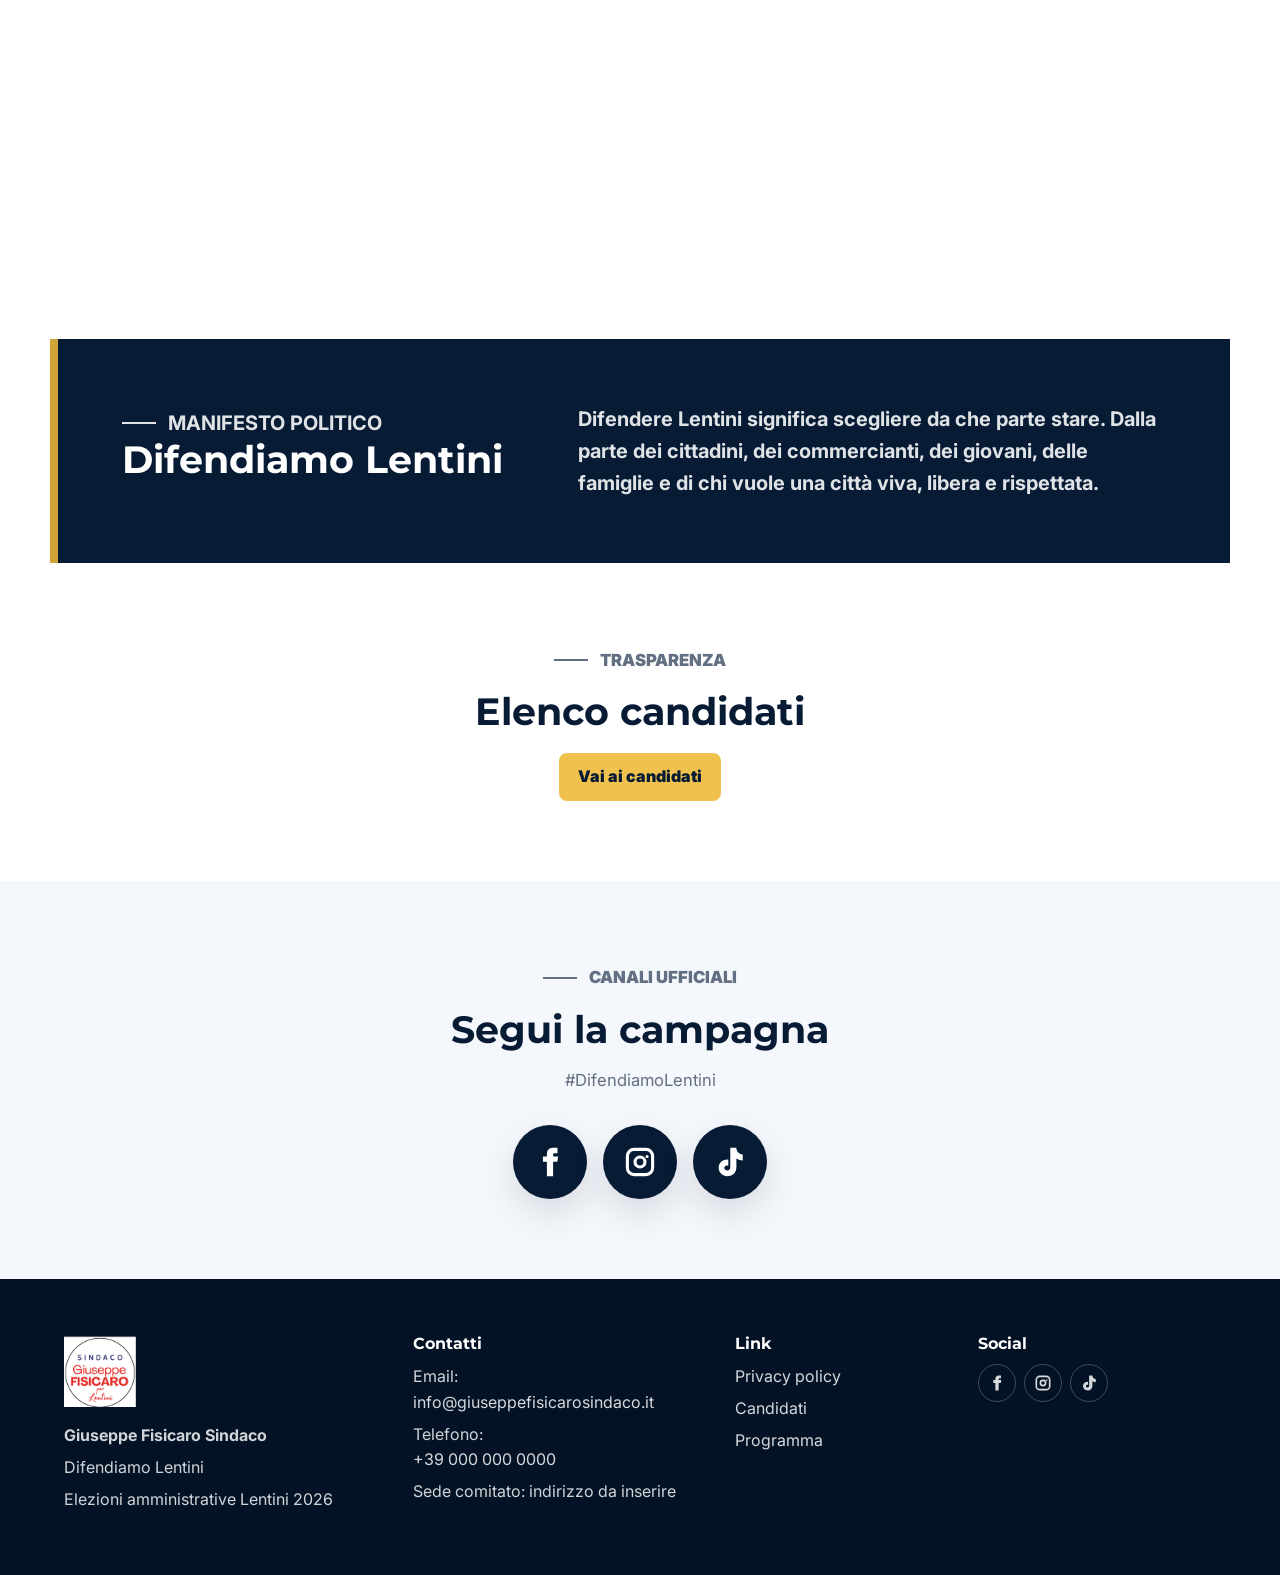
==== commit 09bd7d5c: "Aggiunge casellario individuale Battistone (grande-sicilia-03) Co-Authored-By: Claude Sonnet 4.6 <no" ====
--- a/index.html
+++ b/index.html
@@ -13,7 +13,7 @@
     <link rel="preconnect" href="https://fonts.googleapis.com">
     <link rel="preconnect" href="https://fonts.gstatic.com" crossorigin>
     <link href="https://fonts.googleapis.com/css2?family=Inter:wght@400;500;600;700;800&family=Montserrat:wght@700;800;900&display=swap" rel="stylesheet">
-    <link rel="stylesheet" href="assets/css/styles.css?v=20260517-sindaco-docs">
+    <link rel="stylesheet" href="assets/css/styles.css?v=20260517-battistone">
   </head>
   <body>
     <header class="site-header" data-header>
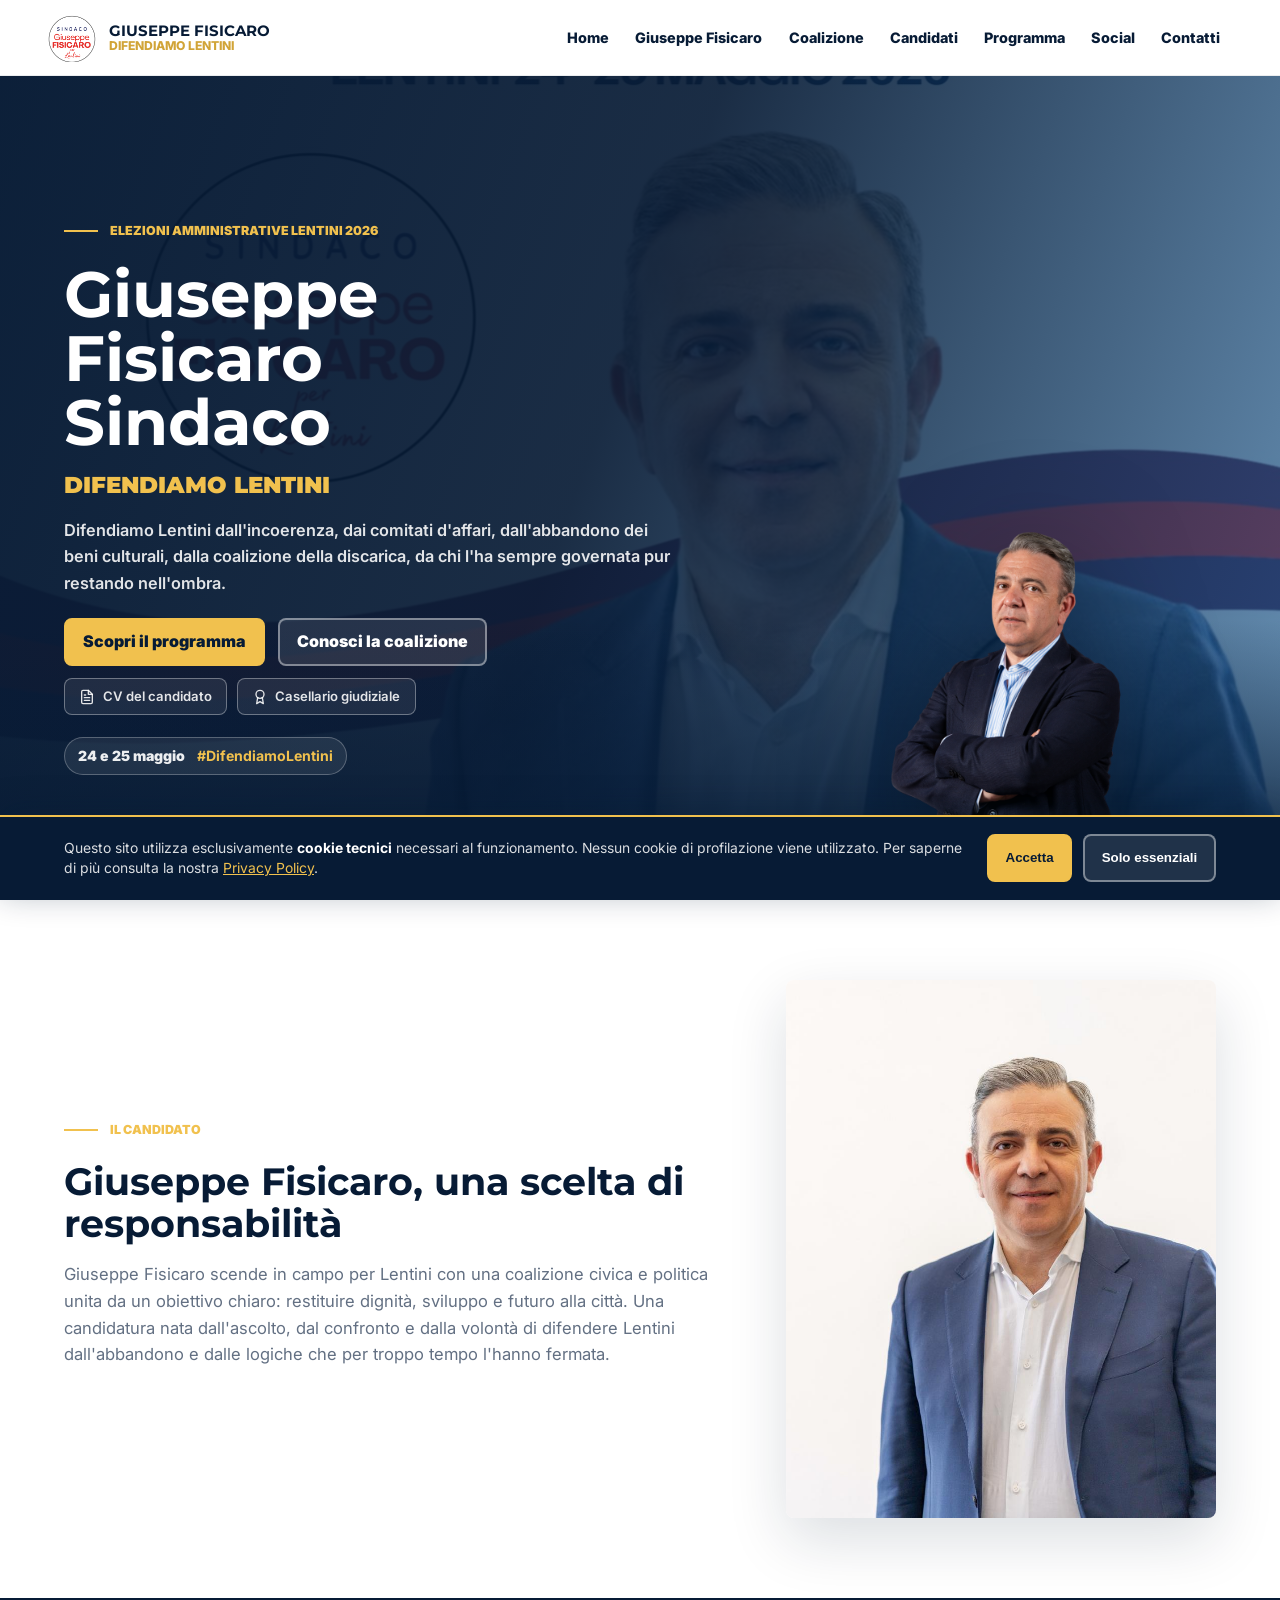
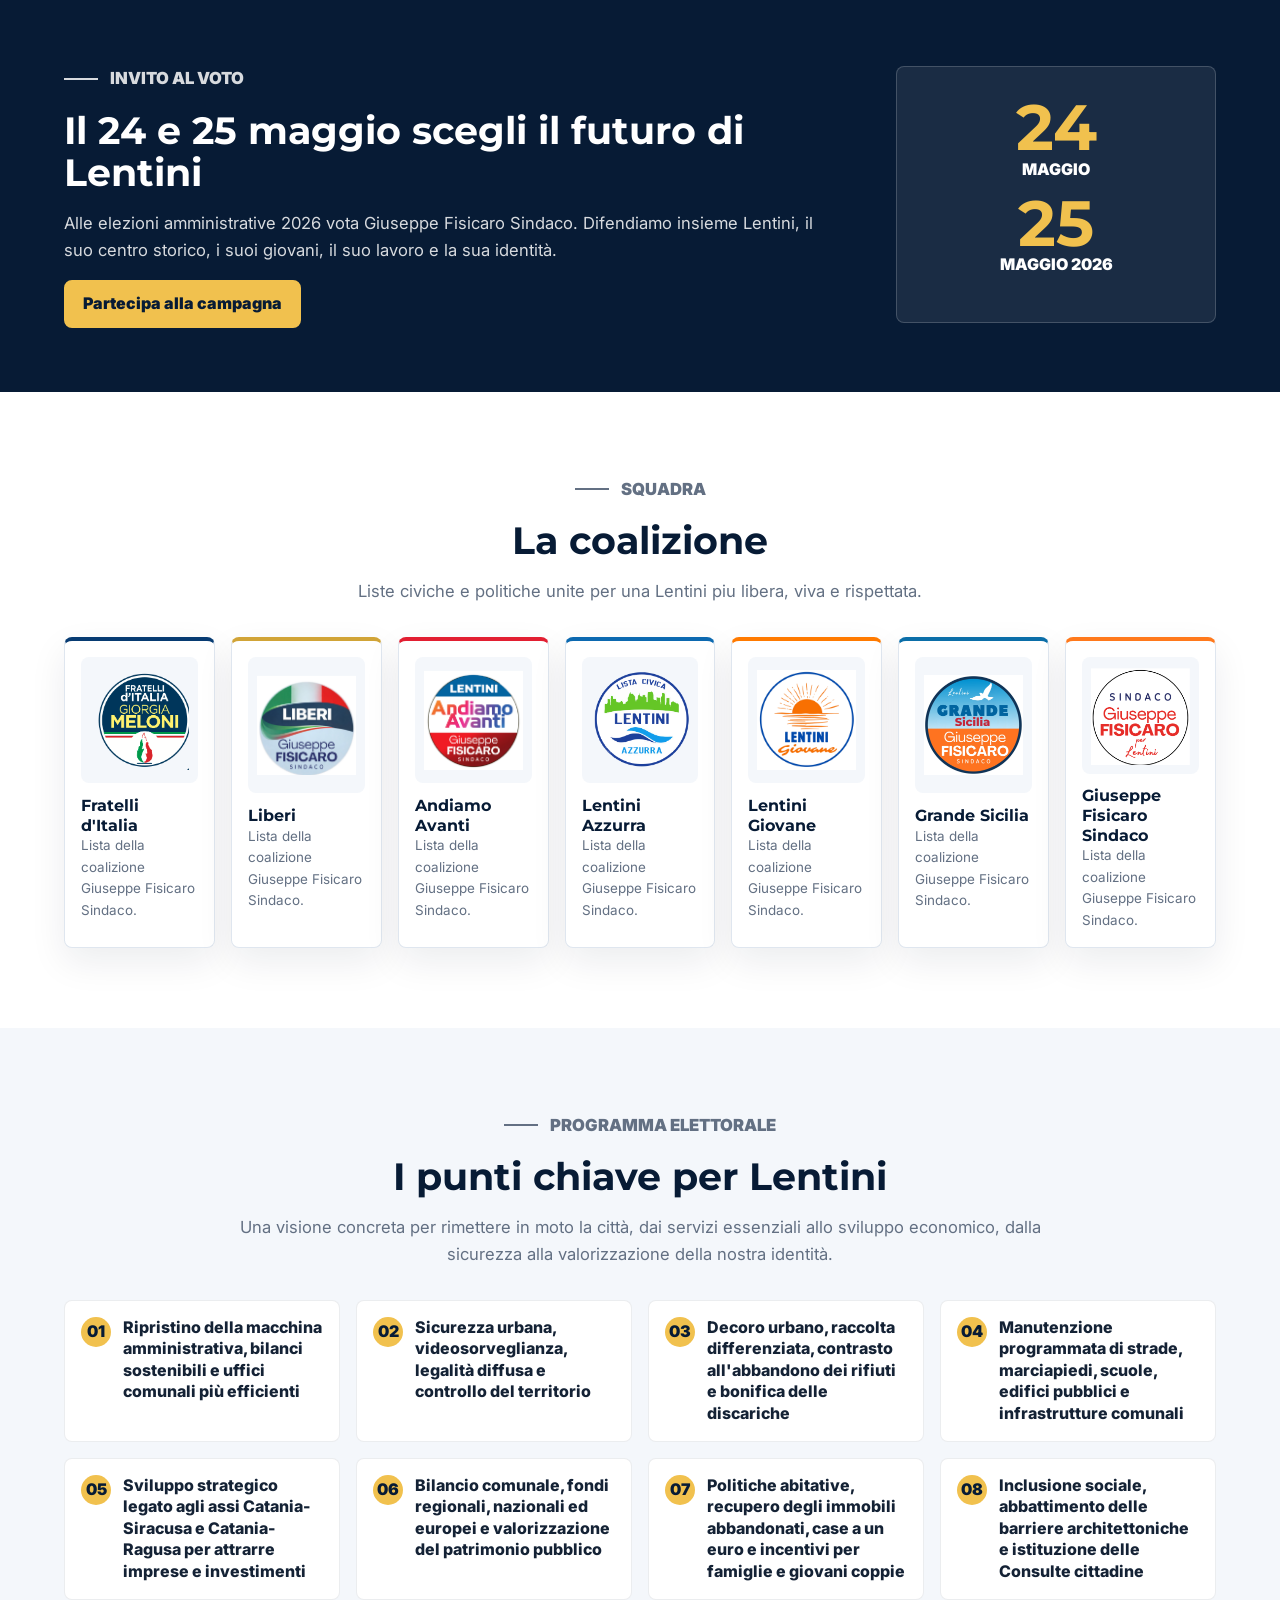
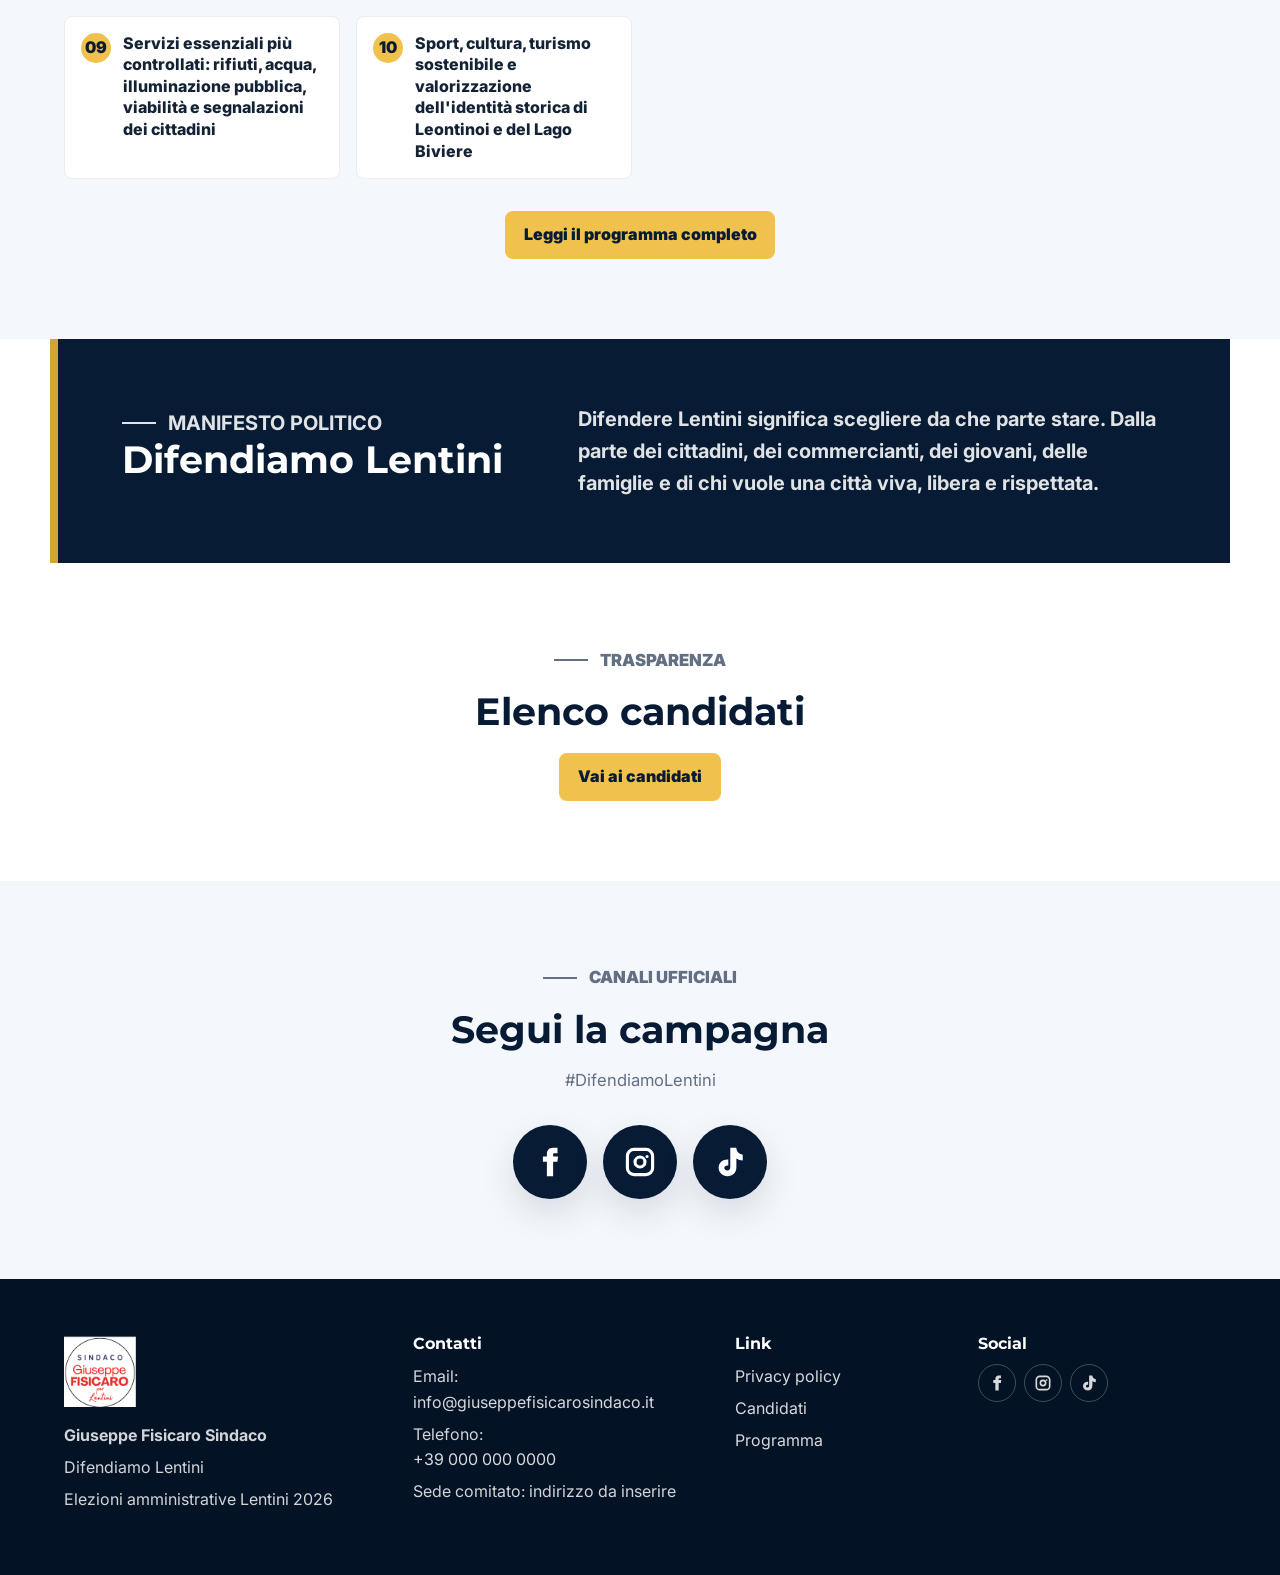
==== commit 4fa88809: "Revert "Aggiunge casellario individuale Battistone (grande-sicilia-03)" This reverts commit 09bd7d5c" ====
--- a/index.html
+++ b/index.html
@@ -13,7 +13,7 @@
     <link rel="preconnect" href="https://fonts.googleapis.com">
     <link rel="preconnect" href="https://fonts.gstatic.com" crossorigin>
     <link href="https://fonts.googleapis.com/css2?family=Inter:wght@400;500;600;700;800&family=Montserrat:wght@700;800;900&display=swap" rel="stylesheet">
-    <link rel="stylesheet" href="assets/css/styles.css?v=20260517-battistone">
+    <link rel="stylesheet" href="assets/css/styles.css?v=20260517-sindaco-docs">
   </head>
   <body>
     <header class="site-header" data-header>
